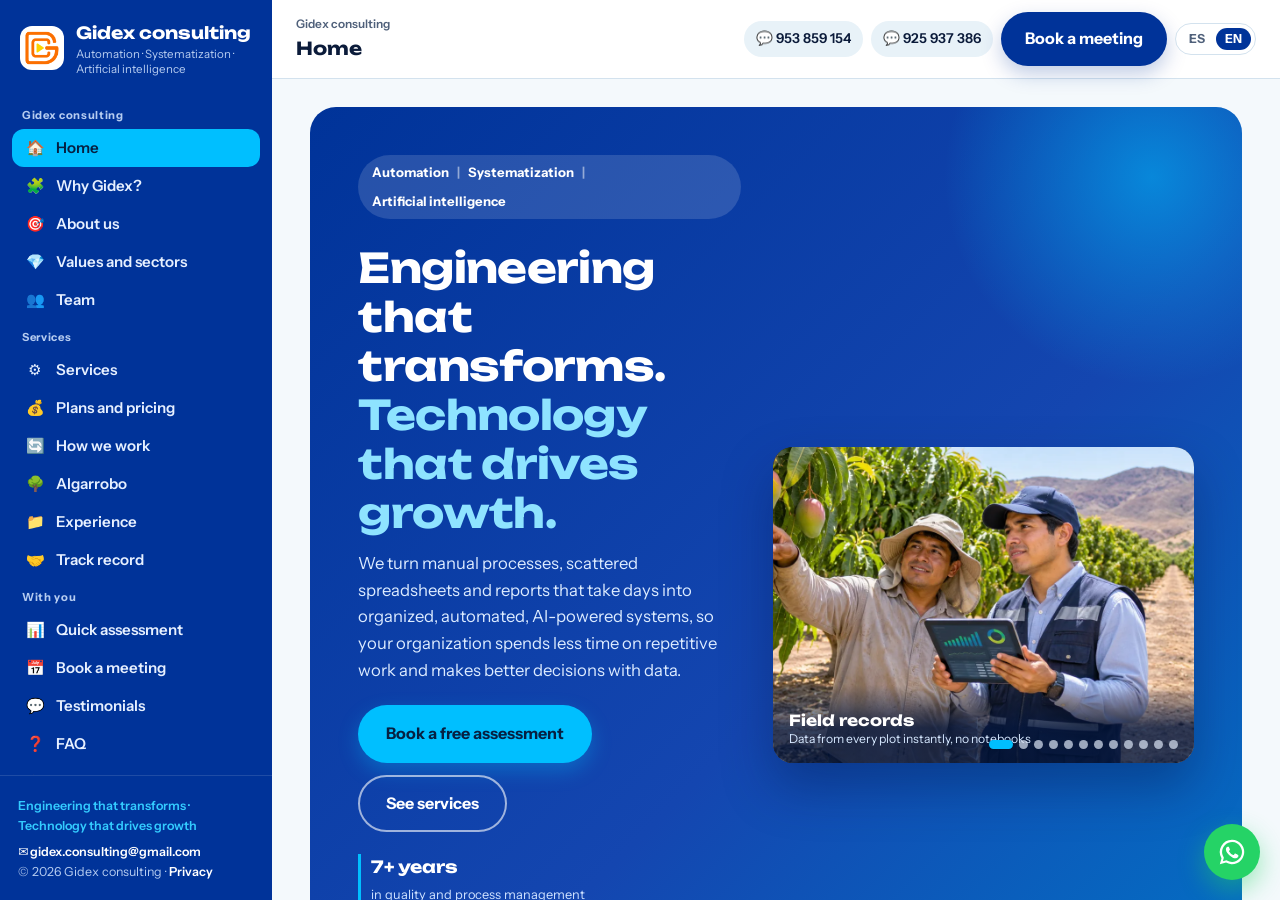
==== index.html @ 720ad5b0 "Imágenes en problemas, sectores, experiencia, diagnóstico, agenda y contacto; servicio de mapas mult" ====
<!doctype html>
<html lang="es-PE">
<head>
<meta charset="utf-8">
<meta name="viewport" content="width=device-width, initial-scale=1">
<title>Gidex consulting · Automatización, sistematización e inteligencia artificial</title>
<meta name="description" content="Gidex consulting: automatizamos procesos, sistematizamos la información y aplicamos inteligencia artificial para empresas, colegios e instituciones del Perú. Ingeniería que transforma, tecnología que impulsa.">
<meta name="theme-color" content="#003399">
<link rel="icon" type="image/png" href="assets/favicon.png">
<link rel="apple-touch-icon" href="assets/apple-touch-icon.png">
<meta property="og:type" content="website">
<meta property="og:title" content="Gidex consulting">
<meta property="og:description" content="Automatización | Sistematización | Inteligencia artificial. Ingeniería que transforma, tecnología que impulsa.">
<meta property="og:image" content="https://gidexconsulting-ctrl.github.io/gidex-consulting/assets/og.jpg?v=2">
<meta property="og:url" content="https://gidexconsulting-ctrl.github.io/gidex-consulting/">
<link rel="canonical" href="https://gidexconsulting-ctrl.github.io/gidex-consulting/">
<meta property="og:locale" content="es_PE">
<meta name="twitter:card" content="summary_large_image">
<link rel="preconnect" href="https://fonts.googleapis.com">
<link rel="preconnect" href="https://fonts.gstatic.com" crossorigin>
<link href="https://fonts.googleapis.com/css2?family=Instrument+Sans:wght@400;500;600;700&family=Unbounded:wght@500;600;700;800&display=swap" rel="stylesheet">
<link rel="stylesheet" href="styles.css?v=13">
<script type="application/ld+json">
{"@context":"https://schema.org","@type":"ProfessionalService","name":"Gidex consulting","slogan":"Ingeniería que transforma. Tecnología que impulsa.","description":"Automatización de procesos, sistematización de información e inteligencia artificial aplicada.","email":"gidex.consulting@gmail.com","telephone":["+51953859154","+51925937386"],"areaServed":"PE","address":{"@type":"PostalAddress","addressRegion":"Piura","addressCountry":"PE"},"knowsAbout":["Automatización de procesos","Diseño de planta y equipos","Gestión de mantenimiento","Gestión de calidad e inocuidad","Asesoría en investigación","Sistematización de información","Inteligencia artificial","Análisis de datos","Power BI","Python","SQL"],"employee":[{"@type":"Person","name":"Giancarlos Adanaque Flores","sameAs":"https://www.linkedin.com/in/giancarlos-adanaque-flores-a65750124"},{"@type":"Person","name":"Denis Javier García Cortez","sameAs":"https://pe.linkedin.com/in/denis-javier-garc%C3%ADa-cortez-3a5267272"}]}
</script>
</head>
<body>
<a class="saltar" href="#ventanas">Saltar al contenido</a>
<div class="app">
  <aside class="lateral" id="lateral" aria-label="Menú principal">
    <a class="lat-marca" href="#inicio"><img src="assets/logo.png" alt="" width="44" height="44"><span><b>Gidex consulting</b><small>Automatización · Sistematización · Inteligencia artificial</small></span></a>
    <nav class="lat-nav" id="lat-nav">
      <div class="lat-grupo">Gidex consulting</div>
      <a href="#inicio" data-v="inicio"><span aria-hidden="true">🏠</span>Inicio</a>
      <a href="#problemas" data-v="problemas"><span aria-hidden="true">🧩</span>¿Por qué Gidex?</a>
      <a href="#nosotros" data-v="nosotros"><span aria-hidden="true">🎯</span>Quiénes somos</a>
      <a href="#valores" data-v="valores"><span aria-hidden="true">💎</span>Valores y sectores</a>
      <a href="#equipo" data-v="equipo"><span aria-hidden="true">👥</span>Equipo</a>
      <div class="lat-grupo">Servicios</div>
      <a href="#servicios" data-v="servicios"><span aria-hidden="true">⚙️</span>Servicios</a>
      <a href="#precios" data-v="precios"><span aria-hidden="true">💰</span>Planes y precios</a>
      <a href="#metodo" data-v="metodo"><span aria-hidden="true">🔄</span>Cómo trabajamos</a>
      <a href="#algarrobo" data-v="algarrobo"><span aria-hidden="true">🌳</span>Algarrobo</a>
      <a href="#experiencia" data-v="experiencia"><span aria-hidden="true">📁</span>Experiencia</a>
      <a href="#trayectoria" data-v="trayectoria"><span aria-hidden="true">🤝</span>Trayectoria</a>
      <div class="lat-grupo">Contigo</div>
      <a href="#diagnostico" data-v="diagnostico"><span aria-hidden="true">📊</span>Diagnóstico rápido</a>
      <a href="#agenda" data-v="agenda"><span aria-hidden="true">📅</span>Agenda una reunión</a>
      <a href="#testimonios" data-v="testimonios"><span aria-hidden="true">💬</span>Testimonios</a>
      <a href="#preguntas" data-v="preguntas"><span aria-hidden="true">❓</span>Preguntas frecuentes</a>
      <a href="#recursos" data-v="recursos"><span aria-hidden="true">📚</span>Recursos y artículos</a>
      <a href="#contacto" data-v="contacto"><span aria-hidden="true">✉️</span>Contacto</a>
    </nav>
    <div class="lat-pie">
      <p class="lema">Ingeniería que transforma · Tecnología que impulsa</p>
      <a href="mailto:gidex.consulting@gmail.com">✉️ gidex.consulting@gmail.com</a><br>
      <span>© <span id="anio">2026</span> Gidex consulting · <a href="#privacidad">Privacidad</a></span>
    </div>
  </aside>
  <div class="velo" id="velo"></div>
  <div class="trabajo">
    <header class="superior">
      <button class="hamb" id="hamb" aria-label="Abrir menú" aria-expanded="false" aria-controls="lateral"><span></span><span></span><span></span></button>
      <div class="sup-tit"><small id="sup-grupo">Gidex consulting</small><b id="sup-titulo">Inicio</b></div>
      <div class="sup-der">
        <a class="chip-c" href="https://wa.me/51953859154?text=Hola%20Gidex%20consulting%2C%20me%20interesan%20sus%20servicios" target="_blank" rel="noopener">💬 953 859 154</a>
        <a class="chip-c" href="https://wa.me/51925937386?text=Hola%20Gidex%20consulting%2C%20me%20interesan%20sus%20servicios" target="_blank" rel="noopener">💬 925 937 386</a>
        <a class="btn btn-azul" href="#agenda">Agenda una reunión</a>
        <button class="idioma" id="idioma" type="button" aria-label="Ver la página en inglés" title="English"><span class="id-es">ES</span><span class="id-en">EN</span></button>
      </div>
    </header>
    <main class="ventanas" id="ventanas" tabindex="-1">
    <section class="vista" id="v-inicio" data-grupo="Gidex consulting" data-titulo="Inicio" aria-label="Inicio">
      <div class="vista-in">
      <div class="portada">
        <div>
          <p class="pildora"><span>Automatización</span><i>|</i><span>Sistematización</span><i>|</i><span>Inteligencia artificial</span></p>
          <h1>Ingeniería que transforma.<br><em>Tecnología que impulsa.</em></h1>
          <p class="lead">Convertimos procesos manuales, hojas de cálculo dispersas y reportes que toman días en sistemas ordenados, automáticos y con inteligencia artificial, para que tu organización trabaje menos en lo repetitivo y decida mejor con datos.</p>
          <div class="acciones"><a class="btn btn-sol btn-lg" href="#contacto" data-motivo="Diagnóstico gratuito">Agenda un diagnóstico gratuito</a><a class="btn btn-borde btn-lg" href="#servicios">Ver servicios</a></div>
          <ul class="confianza" aria-label="Por qué elegirnos"><li><b>+7 años</b><span>en gestión de calidad y procesos</span></li><li><b>+5 años</b><span>en análisis y gestión de datos</span></li><li><b>Piura y Lima</b><span>atención presencial y remota en todo el Perú</span></li></ul>
        </div>
        <div class="carrusel" id="carrusel" role="region" aria-roledescription="carrusel" aria-label="Lo que hacemos">
          <div class="car-pista" id="car-pista" aria-live="off">
            <figure class="car-item" role="group" aria-roledescription="diapositiva"><img src="assets/car-campo.webp" alt="Ingeniero agrónomo registra datos de un lote de mango en su tablet junto a un trabajador del fundo" width="1280" height="720" fetchpriority="high"><figcaption><b>Registros en campo</b><span>Datos de cada lote al instante, sin cuadernos</span></figcaption></figure>
            <figure class="car-item" role="group" aria-roledescription="diapositiva"><img src="assets/serv-industria.webp" alt="Ingeniero con casco revisa una tablet junto al panel de control de una línea automatizada con un brazo robótico" width="760" height="504" loading="lazy"><figcaption><b>Industria y manufactura</b><span>Equipos y líneas conectados a un tablero</span></figcaption></figure>
            <figure class="car-item" role="group" aria-roledescription="diapositiva"><img src="assets/car-planta.webp" alt="Ingeniera de calidad revisa un tablero de trazabilidad en su tablet junto a la línea de selección de mangos" width="1280" height="720" loading="lazy"><figcaption><b>Control de calidad en planta</b><span>Trazabilidad y mermas en tiempo real</span></figcaption></figure>
            <figure class="car-item" role="group" aria-roledescription="diapositiva"><img src="assets/serv-encuestas.webp" alt="Encuestadora con chaleco y tablet entrevista a una vecina en la puerta de su casa en un pueblo del norte del Perú" width="760" height="504" loading="lazy"><figcaption><b>Estudios sociales</b><span>Encuestas en campo, georreferenciadas y sin papel</span></figcaption></figure>
            <figure class="car-item" role="group" aria-roledescription="diapositiva"><img src="assets/car-industria.webp" alt="Dos ingenieros con casco revisan una tablet junto al tablero de control de una planta industrial" width="1280" height="720" loading="lazy"><figcaption><b>Sistematización de procesos</b><span>Operación de planta conectada a un tablero</span></figcaption></figure>
            <figure class="car-item" role="group" aria-roledescription="diapositiva"><img src="assets/sec-salud.webp" alt="Enfermera registra en una tablet los datos de un paciente en un centro de salud" width="760" height="504" loading="lazy"><figcaption><b>Salud pública</b><span>Registros de pacientes y campañas al día</span></figcaption></figure>
            <figure class="car-item" role="group" aria-roledescription="diapositiva"><img src="assets/car-cultivos.webp" alt="Dos ingenieros revisan en una tablet el mapa de lotes y el rendimiento de un cultivo de arándanos con riego por goteo" width="1280" height="720" loading="lazy"><figcaption><b>Decisiones en el cultivo</b><span>Lotes, riego y rendimiento en un mapa</span></figcaption></figure>
            <figure class="car-item" role="group" aria-roledescription="diapositiva"><img src="assets/serv-analitica.webp" alt="Equipo de tres personas analiza un tablero de indicadores en un monitor grande en una sala de reuniones" width="760" height="504" loading="lazy"><figcaption><b>Empresas y oficinas</b><span>Indicadores claros para decidir con datos</span></figcaption></figure>
            <figure class="car-item" role="group" aria-roledescription="diapositiva"><img src="assets/car-uva.webp" alt="Ingeniero revisa en su tablet el avance de la cosecha junto a un trabajador que sostiene un racimo de uva en el viñedo" width="1280" height="720" loading="lazy"><figcaption><b>Seguimiento en viñedo</b><span>Racimos y cosecha controlados por lote</span></figcaption></figure>
            <figure class="car-item" role="group" aria-roledescription="diapositiva"><img src="assets/sec-gobiernos.webp" alt="Funcionario municipal revisa un tablero de indicadores con la plaza de armas al fondo" width="760" height="504" loading="lazy"><figcaption><b>Gobiernos locales</b><span>Planes e indicadores del distrito en un tablero</span></figcaption></figure>
            <figure class="car-item" role="group" aria-roledescription="diapositiva"><img src="assets/car-limon.webp" alt="Ingeniera de campo revisa en su tablet un tablero de cosecha junto a árboles de limón y jabas con limones recién cosechados" width="1280" height="720" loading="lazy"><figcaption><b>Cosecha de limón</b><span>Calidad y rendimiento registrados en el campo</span></figcaption></figure>
            <figure class="car-item" role="group" aria-roledescription="diapositiva"><img src="assets/car-arroz.webp" alt="Ingeniera agachada junto a una poza de arroz inundada revisa en su tablet el control de riego al atardecer" width="1280" height="720" loading="lazy"><figcaption><b>Riego en arroz</b><span>Agua y fertilización controladas por parcela</span></figcaption></figure>
          </div>
          <div class="car-pie"><div class="car-puntos" id="car-puntos"></div></div>
        </div>
      </div>
      <div class="rejilla-3 lineas" hidden>
        <a class="linea-tar" href="#servicios"><span class="serv-ico">⚙️</span><h3>Automatización</h3><p>Flujos que registran, avisan, consolidan y reportan solos, para que tu equipo deje de hacer tareas repetitivas.</p><b>Ver servicios →</b></a>
        <a class="linea-tar" href="#servicios"><span class="serv-ico">🗂️</span><h3>Sistematización</h3><p>Sistemas a medida, bases de datos ordenadas y tableros de indicadores para decidir con información confiable.</p><b>Ver servicios →</b></a>
        <a class="linea-tar" href="#servicios"><span class="serv-ico">🧠</span><h3>Inteligencia artificial</h3><p>Asistentes, agentes y modelos que leen documentos, responden consultas y anticipan resultados.</p><b>Ver servicios →</b></a>
      </div>
      </div>
    </section>
    <section class="vista" id="v-problemas" data-grupo="Gidex consulting" data-titulo="¿Por qué Gidex?" aria-label="¿Por qué Gidex?" hidden>
      <div class="vista-in">
          <div class="cont">
      <p class="antetitulo">¿Te suena familiar?</p>
      <h2>Los problemas que más nos cuentan las organizaciones</h2>
      <div class="rejilla-3 problemas">
        <article class="tarjeta"><img class="tar-img" src="assets/prob-excel.webp" alt="Administrativo agobiado frente a varias hojas de cálculo abiertas y papeles corregidos a mano" width="500" height="500" loading="lazy"><span class="ico">📋</span><h3>Todo depende del Excel</h3><p>Varias versiones del mismo archivo, datos copiados a mano y errores que nadie detecta a tiempo.</p></article>
        <article class="tarjeta"><img class="tar-img" src="assets/prob-reportes.webp" alt="Analista trabajando de noche entre pilas de archivadores para terminar un reporte" width="500" height="500" loading="lazy"><span class="ico">⏳</span><h3>Reportes que toman días</h3><p>Cada fin de mes alguien junta información de varias fuentes para armar el mismo informe.</p></article>
        <article class="tarjeta"><img class="tar-img" src="assets/prob-dispersa.webp" alt="Escritorio desordenado con un celular lleno de mensajes, cuadernos, notas adhesivas y una laptop con el correo lleno" width="500" height="500" loading="lazy"><span class="ico">🧩</span><h3>Información dispersa</h3><p>WhatsApp, cuadernos, correos y formularios: los datos existen, pero no se pueden usar para decidir.</p></article>
        <article class="tarjeta"><img class="tar-img" src="assets/prob-repetitivas.webp" alt="Trabajadora copia a mano datos de fichas de papel a la computadora junto a una pila de fichas" width="500" height="500" loading="lazy"><span class="ico">🔁</span><h3>Tareas repetitivas</h3><p>Registrar, avisar, recordar y consolidar a mano le quita tiempo al trabajo que de verdad aporta valor.</p></article>
        <article class="tarjeta"><img class="tar-img" src="assets/prob-ia.webp" alt="Dueño de un negocio mira su celular con duda junto a íconos de inteligencia artificial" width="500" height="500" loading="lazy"><span class="ico">🤖</span><h3>La IA parece lejana</h3><p>Sabes que la inteligencia artificial puede ayudarte, pero no sabes por dónde empezar ni cuánto cuesta.</p></article>
        <article class="tarjeta destacada"><img class="tar-img" src="assets/prob-ordenamos.webp" alt="Dos consultores de Gidex consulting muestran a una clienta un tablero ordenado en una tablet" width="500" height="500" loading="lazy"><span class="ico">✅</span><h3>Nosotros lo ordenamos</h3><p>Empezamos por lo que más te duele, con soluciones simples, medibles y que tu equipo puede usar desde el primer día.</p></article>
      </div>
    </div>
      </div>
    </section>
    <section class="vista" id="v-nosotros" data-grupo="Gidex consulting" data-titulo="Quiénes somos" aria-label="Quiénes somos" hidden>
      <div class="vista-in">
          <div class="cont">
      <p class="antetitulo">Nosotros</p>
      <h2>Quiénes somos</h2>
      <p class="intro">Somos <b>Gidex consulting</b>, una consultora peruana de ingeniería y tecnología nacida en Piura, con presencia en Piura y Lima. Unimos la experiencia en procesos productivos, gestión de calidad y ciencia de datos para ayudar a empresas, colegios e instituciones a trabajar de forma más ordenada, automática e inteligente.</p>
      <figure class="sec-img"><img class="" src="assets/sec-nosotros.webp" alt="Dos consultores de Gidex consulting revisan una laptop junto al dueño de un negocio en su local" width="760" height="504" loading="lazy"></figure>
      <div class="rejilla-2 mv">
        <article class="mv-tar"><h3><span>🎯</span> Misión</h3><p>Impulsar la transformación digital de empresas, instituciones educativas y organizaciones del Perú mediante soluciones de automatización, sistematización e inteligencia artificial que sean accesibles, medibles y fáciles de usar, para que trabajen con más eficiencia y tomen mejores decisiones con sus datos.</p></article>
        <article class="mv-tar"><h3><span>🔭</span> Visión</h3><p>Ser al 2030 la consultora de referencia del norte del Perú en automatización e inteligencia artificial aplicada, reconocida por convertir la tecnología en resultados concretos para las organizaciones y por acercar la innovación a las pequeñas y medianas empresas.</p></article>
      </div>
      </div>
      </div>
    </section>
    <section class="vista" id="v-valores" data-grupo="Gidex consulting" data-titulo="Valores y sectores" aria-label="Valores y sectores" hidden>
      <div class="vista-in">
      <div class="cont"><p class="antetitulo">Lo que nos guía</p><h2>Nuestros valores</h2>
      <div class="valores">
        <div><b>Responsabilidad</b><span>Cumplimos lo que prometemos, en tiempo y forma.</span></div>
        <div><b>Ética y confidencialidad</b><span>Tus datos e información se tratan con reserva y cuidado.</span></div>
        <div><b>Innovación práctica</b><span>Usamos la tecnología que resuelve, no la que está de moda.</span></div>
        <div><b>Cercanía</b><span>Hablamos claro, sin tecnicismos, y te acompañamos.</span></div>
        <div><b>Resultados medibles</b><span>Cada solución se mide en tiempo ahorrado y mejores decisiones.</span></div>
        <div><b>Mejora continua</b><span>Aprendemos y mejoramos contigo en cada proyecto.</span></div>
      </div>
      <h3 class="subt">Sectores que atendemos</h3>
      <div class="sectores-g"><figure class="sector"><img src="assets/sec-educacion.webp" alt="Profesora registra la asistencia en una tablet en un aula con alumnos" width="500" height="500" loading="lazy"><figcaption>🏫 Educación</figcaption></figure><figure class="sector"><img src="assets/sec-salud.webp" alt="Enfermera registra en una tablet los datos de un paciente en un centro de salud" width="500" height="500" loading="lazy"><figcaption>🏥 Salud pública</figcaption></figure><figure class="sector"><img src="assets/sec-gobiernos.webp" alt="Funcionario municipal revisa un tablero de indicadores con la plaza de armas al fondo" width="500" height="500" loading="lazy"><figcaption>🏛️ Gobiernos locales</figcaption></figure><figure class="sector"><img src="assets/sec-agro.webp" alt="Ingeniero con casco toma datos con su celular en un campo con riego por goteo" width="500" height="500" loading="lazy"><figcaption>🌱 Agroindustria</figcaption></figure><figure class="sector"><img src="assets/sec-comercio.webp" alt="Dueño de una ferretería registra una venta en su celular junto a la caja" width="500" height="500" loading="lazy"><figcaption>🛒 Comercio y mypes</figcaption></figure><figure class="sector"><img src="assets/sec-cooperacion.webp" alt="Facilitadora con tablet conversa con mujeres de una comunidad rural sentadas en círculo" width="500" height="500" loading="lazy"><figcaption>🤝 Cooperación y ONG</figcaption></figure></div>
      <p class="sect-mas">Y también:</p>
      <div class="sectores"><span>🏭 Industria y manufactura</span><span>🌍 Medio ambiente</span><span>⚡ Energía y minería</span><span>🔬 Universidades e investigación</span><span>🏗️ Construcción e infraestructura</span><span>🧭 Estudios sociales</span></div>
    </div>
      </div>
    </section>
    <section class="vista" id="v-equipo" data-grupo="Gidex consulting" data-titulo="Equipo" aria-label="Equipo" hidden>
      <div class="vista-in">
          <div class="cont">
      <p class="antetitulo">Equipo</p>
      <h2>Las personas detrás de Gidex consulting</h2>
      <div class="rejilla-2 equipo">
        <article class="miembro">
          <img src="assets/giancarlos.webp?v=3" alt="Giancarlos Adanaque Flores" width="800" height="1000" loading="lazy">
          <div class="m-txt">
            <h3>Giancarlos Adanaque Flores</h3>
            <p class="rol">Cofundador · Automatización, procesos y calidad</p>
            <p>Ingeniero agroindustrial y de biocomercio, especializado en gestión de calidad y control de procesos productivos. Automatiza procesos y genera reportes dinámicos con Power BI, Power Query y Access, con enfoque en la mejora continua, la eficiencia y la trazabilidad.</p>
            <div class="tags"><span>Power BI</span><span>Power Query</span><span>Excel</span><span>Access</span><span>Minitab</span><span>Gestión de calidad</span></div>
            <ul class="contacto-m">
              <li><a href="https://wa.me/51953859154?text=Hola%20Giancarlos%2C%20vengo%20de%20la%20web%20de%20Gidex%20consulting" target="_blank" rel="noopener">💬 WhatsApp 953 859 154</a></li>
              <li><a href="tel:+51953859154">📞 Llamar</a></li>
              <li><a href="mailto:giancarlosadanaque18@gmail.com">✉️ giancarlosadanaque18@gmail.com</a></li>
              <li><a href="https://www.linkedin.com/in/giancarlos-adanaque-flores-a65750124" target="_blank" rel="noopener"><b class="li">in</b> LinkedIn</a></li>
            </ul>
          </div>
        </article>
        <article class="miembro">
          <img src="assets/denis.webp?v=3" alt="Denis Javier García Cortez" width="800" height="1000" loading="lazy">
          <div class="m-txt">
            <h3>Denis Javier García Cortez</h3>
            <p class="rol">Cofundador · Ciencia de datos e inteligencia artificial</p>
            <p>Ingeniero agroindustrial y de biocomercio, especialista en ciencia de datos, inteligencia artificial y gestión de información, con más de 5 años en proyectos de salud pública, desarrollo territorial y cooperación internacional. Coautor del libro «Investigar es fácil: una guía para la formación de futuros investigadores».</p>
            <div class="tags"><span>Python</span><span>SQL</span><span>Power BI</span><span>R</span><span>AppSheet</span><span>Apps Script</span><span>IA y LLM</span></div>
            <ul class="contacto-m">
              <li><a href="https://wa.me/51925937386?text=Hola%20Denis%2C%20vengo%20de%20la%20web%20de%20Gidex%20consulting" target="_blank" rel="noopener">💬 WhatsApp 925 937 386</a></li>
              <li><a href="tel:+51925937386">📞 Llamar</a></li>
              <li><a href="mailto:denisgarciacortez@gmail.com">✉️ denisgarciacortez@gmail.com</a></li>
              <li><a href="https://pe.linkedin.com/in/denis-javier-garc%C3%ADa-cortez-3a5267272" target="_blank" rel="noopener"><b class="li">in</b> LinkedIn</a></li>
            </ul>
          </div>
        </article>
      </div>
    </div>
      </div>
    </section>
    <section class="vista" id="v-servicios" data-grupo="Servicios" data-titulo="Servicios" aria-label="Servicios" hidden>
      <div class="vista-in">
          <div class="cont">
      <p class="antetitulo">Servicios</p>
      <h2>Soluciones a la medida de tu organización</h2>
      <p class="intro">Trabajamos en tres líneas que se complementan: <b>automatizar</b> lo repetitivo, <b>sistematizar</b> la información y aplicar <b>inteligencia artificial</b> donde genera valor real. Atendemos a empresas, industria, instituciones públicas, organizaciones sociales, ONG y proyectos de investigación de cualquier sector.</p>
      <div class="servicios">
        <article class="serv"><img class="serv-img" src="assets/serv-automatizacion.webp" alt="Analista en una oficina frente a una laptop con un diagrama de flujo automatizado y un celular que muestra una notificación enviada" width="760" height="504" loading="lazy"><div class="serv-ico">⚙️</div><h3>Automatización de procesos</h3><p>Flujos que trabajan solos: registros, avisos, recordatorios, consolidación de datos y reportes automáticos.</p>
          <details><summary>¿Qué incluye?</summary><ul><li>Mapeo del proceso actual y de las tareas repetitivas</li><li>Flujos con Google Apps Script o Power Automate</li><li>Avisos automáticos por WhatsApp y correo</li><li>Integración entre formularios, hojas de cálculo y sistemas</li><li>Manual de uso y capacitación</li></ul></details></article>
        <article class="serv"><img class="serv-img" src="assets/serv-sistemas.webp" alt="Trabajador registra datos en una aplicación del celular en un almacén con estantes de cajas" width="760" height="504" loading="lazy"><div class="serv-ico">🗂️</div><h3>Sistematización y sistemas a medida</h3><p>Digitalizamos tus procesos con aplicaciones web y móviles fáciles de usar, conectadas a una base de datos ordenada.</p>
          <details><summary>¿Qué incluye?</summary><ul><li>Diseño y modelamiento de la base de datos (SQL)</li><li>Aplicación web o móvil (AppSheet o desarrollo a medida)</li><li>Usuarios con permisos según su función</li><li>Migración de tus hojas de Excel actuales</li><li>Sistematización de proyectos y experiencias</li></ul></details></article>
        <article class="serv"><img class="serv-img" src="assets/serv-ia.webp" alt="Profesional conversa con un asistente de inteligencia artificial en su laptop junto a una pila de documentos" width="760" height="504" loading="lazy"><div class="serv-ico">🧠</div><h3>Inteligencia artificial aplicada</h3><p>Asistentes, agentes y modelos que leen documentos, responden consultas y anticipan resultados.</p>
          <details><summary>¿Qué incluye?</summary><ul><li>Asistentes y agentes con modelos de lenguaje (LLM)</li><li>Lectura y resumen automático de documentos</li><li>Clasificación y análisis de textos y encuestas</li><li>Modelos predictivos y series de tiempo con Python</li><li>Uso responsable y seguro de tus datos</li></ul></details></article>
        <article class="serv"><img class="serv-img" src="assets/serv-analitica.webp" alt="Equipo de tres personas analiza un tablero de indicadores en un monitor grande en una sala de reuniones" width="760" height="504" loading="lazy"><div class="serv-ico">📊</div><h3>Analítica y tableros de control</h3><p>Indicadores claros y actualizados en tiempo real para decidir con datos, no con intuición.</p>
          <details><summary>¿Qué incluye?</summary><ul><li>Definición de KPIs con fichas técnicas</li><li>Tableros interactivos en Power BI</li><li>Conexión automática a tus fuentes de datos</li><li>Control estadístico de procesos</li><li>Reportes programados por correo</li></ul></details></article>
        <article class="serv"><img class="serv-img" src="assets/serv-industria.webp" alt="Ingeniero con casco revisa una tablet junto al panel de control de una línea automatizada con un brazo robótico" width="760" height="504" loading="lazy"><div class="serv-ico">🏭</div><h3>Transformación digital e industria 4.0</h3><p>Evaluamos el nivel tecnológico de tu organización y trazamos una hoja de ruta por etapas para digitalizarla.</p>
          <details><summary>¿Qué incluye?</summary><ul><li>Diagnóstico de madurez digital</li><li>Hoja de ruta priorizada por impacto y costo</li><li>Selección de herramientas según tu presupuesto</li><li>Implementación por etapas y medición de resultados</li><li>Migración a la nube y respaldos (Google Workspace, AWS o Azure)</li></ul></details></article>
        <article class="serv"><img class="serv-img" src="assets/serv-agro.webp" alt="Ingeniera de calidad escanea con su celular el código de una caja de mangos en una planta empacadora" width="760" height="504" loading="lazy"><div class="serv-ico">🌱</div><h3>Soluciones para la agroindustria</h3><p>Llevamos nuestra experiencia en campo y planta a sistemas de calidad, trazabilidad y producción.</p>
          <details><summary>¿Qué incluye?</summary><ul><li>Trazabilidad de lotes, materia prima y producto terminado</li><li>Registros de campo y planta desde el celular</li><li>Control de calidad, mermas e indicadores de producción</li><li>Indicadores de cosecha, rendimiento y costos por lote</li></ul></details></article>
        <article class="serv"><img class="serv-img" src="assets/serv-encuestas.webp" alt="Encuestadora con chaleco y tablet entrevista a una vecina en la puerta de su casa en un pueblo del norte del Perú" width="760" height="504" loading="lazy"><div class="serv-ico">📝</div><h3>Encuestas, estudios e indicadores</h3><p>Diseñamos instrumentos de recolección, encuestas en línea y estudios de línea base con análisis riguroso.</p>
          <details><summary>¿Qué incluye?</summary><ul><li>Diseño del instrumento y la muestra</li><li>Encuestas en línea con control de calidad de datos</li><li>Estudios de conocimientos, actitudes y prácticas (CAP) y líneas base</li><li>Indicadores de brecha y apoyo a planes de desarrollo</li><li>Informe final con gráficos y conclusiones</li></ul></details></article>
        <article class="serv"><img class="serv-img" src="assets/caso-territorial.webp" alt="Analista revisa en su laptop un mapa por zonas de colores" width="760" height="504" loading="lazy"><div class="serv-ico">🗺️</div><h3>Mapas y georreferenciación (SIG)</h3><p>Ubicamos en el mapa tus encuestas, proyectos, clientes o recursos para analizarlos por territorio, en cualquier sector.</p>
          <details><summary>¿Qué incluye?</summary><ul><li>Georreferenciación de encuestas, viviendas y puntos de muestreo</li><li>Mapas temáticos para estudios sociales, ambientales y de salud</li><li>Análisis con imágenes satelitales e índices de vegetación</li><li>Áreas de influencia de proyectos, lotes y zonas de riesgo</li><li>Visores de mapas interactivos para compartir resultados</li></ul></details></article>
        <article class="serv"><img class="serv-img" src="assets/serv-capacitacion.webp" alt="Instructor explica gráficos proyectados a un grupo de adultos con laptops en un aula" width="760" height="504" loading="lazy"><div class="serv-ico">🎓</div><h3>Capacitación y acompañamiento</h3><p>Formamos a tu equipo para que aproveche las herramientas y sea autónomo.</p>
          <details><summary>¿Qué incluye?</summary><ul><li>Excel y análisis de datos con IA</li><li>Power BI profesional</li><li>Inteligencia artificial para la productividad</li><li>Talleres prácticos con tus propios datos</li><li>Modalidad presencial o virtual</li></ul></details></article>
        <article class="serv"><img class="serv-img" src="assets/serv-diseno.webp" alt="Ingeniero revisa en dos monitores el plano 2D de una planta y el modelo 3D de una línea de proceso" width="760" height="504" loading="lazy"><div class="serv-ico">📐</div><h3>Diseño de planta y equipos</h3><p>Diseñamos la distribución de tu planta y tus equipos de proceso en planos 2D y modelos 3D, antes de construir o invertir.</p>
          <details><summary>¿Qué incluye?</summary><ul><li>Distribución de planta (layout) y flujo del proceso</li><li>Planos 2D en AutoCAD</li><li>Modelos 3D en SketchUp para ver el resultado antes de invertir</li><li>Dimensionamiento de mesas, tolvas, líneas y áreas de proceso</li><li>Cálculo estructural o mecánico con ingenieros aliados colegiados</li></ul></details></article>
        <article class="serv"><img class="serv-img" src="assets/serv-mantenimiento.webp" alt="Técnico con casco registra en su celular la revisión de un motor industrial" width="760" height="504" loading="lazy"><div class="serv-ico">🔧</div><h3>Mantenimiento y gestión de equipos</h3><p>Organizamos el mantenimiento de tus máquinas y equipos para reducir paradas y alargar su vida útil.</p>
          <details><summary>¿Qué incluye?</summary><ul><li>Inventario y codificación de equipos</li><li>Plan de mantenimiento preventivo</li><li>Órdenes de trabajo registradas desde el celular</li><li>Indicadores de paradas, fallas y costos en Power BI</li><li>Gestión de activos con enfoque ISO 55001</li></ul></details></article>
        <article class="serv"><img class="serv-img" src="assets/serv-calidad.webp" alt="Inspectora de calidad con cofia y casco usa una tablet en una planta de alimentos" width="760" height="504" loading="lazy"><div class="serv-ico">✅</div><h3>Calidad, inocuidad y seguridad en el trabajo</h3><p>Implementamos y digitalizamos tus sistemas de gestión de calidad, inocuidad y seguridad y salud en el trabajo.</p>
          <details><summary>¿Qué incluye?</summary><ul><li>Buenas prácticas de manufactura (BPM) y plan HACCP</li><li>Manuales, procedimientos y registros</li><li>Auditorías internas y acciones correctivas</li><li>Control estadístico de procesos con Minitab</li><li>Matriz IPERC, inspecciones e incidentes de SST registrados desde el celular</li></ul></details></article>
        <article class="serv"><img class="serv-img" src="assets/serv-investigacion.webp" alt="Asesor y estudiante universitaria revisan gráficos estadísticos en una laptop en una biblioteca" width="760" height="504" loading="lazy"><div class="serv-ico">🔬</div><h3>Asesoría en investigación y tesis</h3><p>Te acompañamos desde el diseño metodológico hasta el análisis estadístico y la redacción de tu investigación.</p>
          <details><summary>¿Qué incluye?</summary><ul><li>Planteamiento del problema y diseño metodológico</li><li>Instrumentos, encuestas y cálculo de la muestra</li><li>Análisis estadístico con SPSS, Stata, R o Python</li><li>Interpretación de resultados con tablas y gráficos</li><li>Redacción científica y ética en la investigación</li></ul></details></article>
      </div>
    </div>
      </div>
    </section>
    <section class="vista" id="v-precios" data-grupo="Servicios" data-titulo="Planes y precios" aria-label="Planes y precios" hidden>
      <div class="vista-in">
      <div class="cont">
      <p class="antetitulo">Planes y precios</p>
      <h2>Empieza con lo que necesitas y crece por etapas</h2>
      <p class="intro">Precios referenciales para que tengas una idea antes de conversar. El costo final depende del alcance y siempre te lo damos por escrito después del diagnóstico gratuito.</p>
      <div class="planes">
        <article class="plan">
          <h3>Arranque digital</h3>
          <p class="plan-para">Para quien quiere dejar de hacer a mano una tarea que le quita tiempo.</p>
          <p class="precio"><small>Desde</small> S/ 600</p>
          <ul><li>Una automatización: reporte, avisos o consolidación de datos</li><li>Formulario o plantilla conectada a tus datos</li><li>Manual de uso y una capacitación</li><li>30 días de soporte</li></ul>
          <a class="btn btn-borde-azul" href="#contacto" data-motivo="Consulta o cotización" data-mensaje="Me interesa el plan Arranque digital.">Quiero este plan</a>
        </article>
        <article class="plan destacado">
          <span class="plan-etq">Más elegido</span>
          <h3>Sistema a medida</h3>
          <p class="plan-para">Para ordenar un proceso completo con una aplicación y su tablero de indicadores.</p>
          <p class="precio"><small>Desde</small> S/ 2 500</p>
          <ul><li>Aplicación web o móvil con usuarios y permisos</li><li>Base de datos ordenada y migración de tus Excel</li><li>Tablero de indicadores en Power BI</li><li>Avisos automáticos por WhatsApp o correo</li><li>Capacitación del equipo y 3 meses de soporte</li></ul>
          <a class="btn btn-sol" href="#contacto" data-motivo="Consulta o cotización" data-mensaje="Me interesa el plan Sistema a medida.">Quiero este plan</a>
        </article>
        <article class="plan">
          <h3>Transformación con IA</h3>
          <p class="plan-para">Para organizaciones que quieren un plan integral con inteligencia artificial.</p>
          <p class="precio">A medida</p>
          <ul><li>Diagnóstico de madurez digital y hoja de ruta</li><li>Asistentes y agentes de inteligencia artificial</li><li>Integración de tus sistemas y fuentes de datos</li><li>Acompañamiento mensual y medición de resultados</li></ul>
          <a class="btn btn-borde-azul" href="#agenda">Agenda una reunión</a>
        </article>
      </div>
      <div class="extras">
        <div><b>🌳 Algarrobo para colegios</b><span>Precio según el número de estudiantes. <a href="#contacto" data-motivo="Demostración de Algarrobo">Solicita una demostración</a></span></div>
        <div><b>🎓 Capacitaciones</b><span>Talleres de Excel, Power BI e inteligencia artificial, desde S/ 150 por persona.</span></div>
        <div><b>🛠️ Soporte y mejora continua</b><span>Planes mensuales desde S/ 200 para mantener y mejorar tus soluciones.</span></div>
      </div>
      <p class="nota-precio">Precios en soles, no incluyen IGV. Aceptamos pago por etapas.</p>
      </div>
      </div>
    </section>
    <section class="vista" id="v-metodo" data-grupo="Servicios" data-titulo="Cómo trabajamos" aria-label="Cómo trabajamos" hidden>
      <div class="vista-in">
          <div class="cont">
      <p class="antetitulo">Cómo trabajamos</p>
      <h2>Un proceso claro, por etapas y sin sorpresas</h2>
      <figure class="sec-img"><img class="" src="assets/sec-metodo.webp" alt="Vista desde arriba de una mesa de trabajo con notas adhesivas de colores ordenadas por etapas, una laptop y una taza de café" width="760" height="504" loading="lazy"></figure>
      <ol class="pasos">
        <li><span>1</span><h3>Diagnóstico gratuito</h3><p>Conversamos contigo, revisamos tus procesos y detectamos dónde se pierde más tiempo.</p></li>
        <li><span>2</span><h3>Propuesta clara</h3><p>Te entregamos el alcance, el plazo y el costo por escrito, priorizando lo que da resultados más rápido.</p></li>
        <li><span>3</span><h3>Desarrollo por etapas</h3><p>Construimos y te mostramos avances frecuentes para que valides cada parte antes de seguir.</p></li>
        <li><span>4</span><h3>Capacitación y puesta en marcha</h3><p>Formamos a tu equipo y acompañamos los primeros días de uso real.</p></li>
        <li><span>5</span><h3>Soporte y mejora continua</h3><p>Medimos resultados, resolvemos dudas y seguimos mejorando la solución contigo.</p></li>
      </ol>
    </div>
      </div>
    </section>
    <section class="vista" id="v-algarrobo" data-grupo="Servicios" data-titulo="Algarrobo" aria-label="Algarrobo" hidden>
      <div class="vista-in">
          <div class="cont prod-in">
      <div>
        <p class="antetitulo">Producto propio</p>
        <h2>Algarrobo: sistema de gestión educativa</h2>
        <p>Desarrollamos <b>Algarrobo</b>, una plataforma para colegios privados que reúne en un solo lugar la matrícula, las notas por competencias, la asistencia con código QR, las pensiones, la comunicación con las familias, el aula virtual y una pizarra digital con reconocimiento de letra y dictado por voz.</p>
        <ul class="checks"><li>Pensado para colegios de Piura y del Perú</li><li>Funciona en computadora, tablet y celular</li><li>Avisos automáticos a las familias</li><li>Reportes listos para el Siagie</li></ul>
        <a class="btn btn-sol" href="#contacto" data-motivo="Demostración de Algarrobo">Solicita una demostración</a>
      </div>
      <div class="prod-vis" aria-hidden="true">
        <div class="mock"><div class="mock-l"><b>Algarrobo</b><span>Asistencia</span><span>Notas</span><span>Pensiones</span><span>Aula virtual</span><span>Pizarra</span></div><div class="mock-r"><div class="mk-kpi"><i>94%</i><small>asistencia de hoy</small></div><div class="mk-kpi"><i>12</i><small>avisos enviados</small></div><div class="mk-bar"><span style="--h:60%"></span><span style="--h:80%"></span><span style="--h:72%"></span><span style="--h:90%"></span><span style="--h:85%"></span></div></div></div>
      </div>
    </div>
      </div>
    </section>
    <section class="vista" id="v-experiencia" data-grupo="Servicios" data-titulo="Experiencia" aria-label="Experiencia" hidden>
      <div class="vista-in">
          <div class="cont">
      <p class="antetitulo">Experiencia del equipo</p>
      <h2>Proyectos en los que hemos trabajado</h2>
      <p class="intro">Nuestro equipo ha participado en proyectos de salud pública, planificación territorial, cooperación internacional, agroindustria y educación.</p>
      <div class="rejilla-3 casos">
        <article class="caso"><img class="caso-img" src="assets/caso-malaria.webp" alt="Encuestadora de salud con tablet visita una vivienda con mosquitero en una zona tropical" width="500" height="500" loading="lazy"><span class="etq">Salud pública · Bolivia</span><h3>Estudio de referencia sobre malaria y dengue</h3><p>Encuesta en línea en HTML, base de datos en Google Forms integrada con Apps Script y análisis de conocimientos, actitudes y prácticas en Python.</p><small>Automatización · Análisis de datos</small></article>
        <article class="caso"><img class="caso-img" src="assets/caso-territorial.webp" alt="Analista revisa en su laptop un mapa distrital por zonas con los Andes al fondo" width="500" height="500" loading="lazy"><span class="etq">Planificación territorial</span><h3>Indicadores de brecha al 2040</h3><p>Indicadores con logros proyectados y fichas técnicas en siete dimensiones para el plan de desarrollo concertado de un distrito de Cajamarca.</p><small>Sistematización · Indicadores</small></article>
        <article class="caso"><img class="caso-img" src="assets/caso-energia.webp" alt="Analista de datos frente a dos monitores con gráficos y una subestación eléctrica al fondo" width="500" height="500" loading="lazy"><span class="etq">Sector público</span><h3>Plan estratégico sectorial de energía y minas</h3><p>Procesamiento de datos y estimación de estadísticos para la formulación del plan estratégico sectorial multianual 2024-2030.</p><small>Análisis de datos</small></article>
        <article class="caso"><img class="caso-img" src="assets/caso-comunitaria.webp" alt="Facilitadora anota en un papelógrafo durante una reunión con agentes comunitarios de salud" width="500" height="500" loading="lazy"><span class="etq">Cooperación · Salud comunitaria</span><h3>Sistematización de encuentros y proyectos</h3><p>Sistematización y análisis de reuniones con autoridades y agentes comunitarios de salud en proyectos implementados por Unicef y Prisma.</p><small>Sistematización</small></article>
        <article class="caso"><img class="caso-img" src="assets/caso-comercio.webp" alt="Vendedora registra ventas en una tablet junto a un monitor con indicadores en su tienda" width="500" height="500" loading="lazy"><span class="etq">Comercio</span><h3>Sistema de ventas y tablero de indicadores</h3><p>Aplicación de registro de ventas en AppSheet, base de datos en SQL y reportes de KPIs en Power BI.</p><small>Sistemas a medida · Analítica</small></article>
        <article class="caso"><img class="caso-img" src="assets/car-planta.webp" alt="Ingeniera de calidad revisa un tablero de trazabilidad en su tablet junto a la línea de selección de mangos" width="1280" height="720" loading="lazy"><span class="etq">Agroindustria</span><h3>Gestión de calidad y trazabilidad</h3><p>Diseño e implementación de un sistema de gestión de calidad con trazabilidad, control estadístico de procesos y reportes dinámicos en Power BI.</p><small>Automatización · Calidad</small></article>
      </div>
      </div>
      </div>
    </section>
    <section class="vista" id="v-trayectoria" data-grupo="Servicios" data-titulo="Trayectoria" aria-label="Trayectoria" hidden>
      <div class="vista-in">
      <div class="cont"><p class="antetitulo">Trayectoria</p><h2>Organizaciones y herramientas</h2><div class="orgs" style="margin-top:8px"><h3>Nuestro equipo ha participado en proyectos para o junto a</h3>
        <ul><li>Unicef y Prisma <small>salud comunitaria</small></li><li>Devida <small>encuentro nacional</small></li><li>Sector Energía y Minas <small>plan estratégico 2024-2030</small></li><li>Ministerio de Economía y Finanzas <small>guía de proyectos de inversión</small></li><li>Proyecto Vida · Bolivia <small>salud y clima</small></li><li>Illariy Consultoría <small>desarrollo territorial</small></li><li>Complejo Agroindustrial Beta <small>agroexportación</small></li></ul>
        <p class="nota">Experiencia profesional de los integrantes de Gidex consulting.</p></div>
      <h3 class="subt sub-claro">Herramientas que dominamos</h3>
      <div class="tecnologias" aria-label="Herramientas que dominamos">
        <span>Python</span><span>SQL</span><span>Power BI</span><span>Power Query</span><span>Excel avanzado</span><span>Google Apps Script</span><span>AppSheet</span><span>R</span><span>Google Colab</span><span>Modelos de lenguaje (LLM)</span><span>AWS · Azure · Google Cloud</span><span>Minitab</span>
      </div>
    </div>
      </div>
    </section>
    <section class="vista" id="v-diagnostico" data-grupo="Contigo" data-titulo="Diagnóstico rápido" aria-label="Diagnóstico rápido" hidden>
      <div class="vista-in">
          <div class="cont diag-in">
      <div>
        <p class="antetitulo">Diagnóstico rápido</p>
        <h2>¿Qué tan digital es tu organización?</h2>
        <p>Responde 6 preguntas en menos de un minuto y descubre por dónde conviene empezar.</p>
        <figure class="lado-img"><img src="assets/lado-diagnostico.webp" alt="Emprendedora sonriente responde un cuestionario en su celular en una cafetería" width="760" height="504" loading="lazy"></figure>
      </div>
      <form class="diag" id="diag">
        <fieldset><legend>¿Tus datos están en un sistema o base de datos, y no solo en hojas de Excel sueltas?</legend><label><input type="radio" name="q1" value="1"> Sí</label><label><input type="radio" name="q1" value="0"> No</label></fieldset>
        <fieldset><legend>¿Tus reportes se generan solos, sin copiar y pegar información?</legend><label><input type="radio" name="q2" value="1"> Sí</label><label><input type="radio" name="q2" value="0"> No</label></fieldset>
        <fieldset><legend>¿Tus clientes o usuarios reciben avisos automáticos (pagos, citas, recordatorios)?</legend><label><input type="radio" name="q3" value="1"> Sí</label><label><input type="radio" name="q3" value="0"> No</label></fieldset>
        <fieldset><legend>¿Tienes indicadores actualizados para tomar decisiones?</legend><label><input type="radio" name="q4" value="1"> Sí</label><label><input type="radio" name="q4" value="0"> No</label></fieldset>
        <fieldset><legend>¿Tu equipo usa inteligencia artificial en su trabajo diario?</legend><label><input type="radio" name="q5" value="1"> Sí</label><label><input type="radio" name="q5" value="0"> No</label></fieldset>
        <fieldset><legend>¿Tus procesos están documentados y cualquiera podría seguirlos?</legend><label><input type="radio" name="q6" value="1"> Sí</label><label><input type="radio" name="q6" value="0"> No</label></fieldset>
        <button class="btn btn-sol" type="submit">Ver mi resultado</button>
        <div class="diag-res" id="diag-res" role="status" aria-live="polite" hidden></div>
      </form>
    </div>
      </div>
    </section>
    <section class="vista" id="v-agenda" data-grupo="Contigo" data-titulo="Agenda una reunión" aria-label="Agenda una reunión" hidden>
      <div class="vista-in">
      <div class="cont contacto-in">
      <div>
        <p class="antetitulo">Agenda una reunión</p>
        <h2>Conversemos 30 minutos, sin costo</h2>
        <p>Elige el día y la hora que te acomode. Te confirmamos la reunión por correo o WhatsApp en menos de 24 horas hábiles.</p>
        <ul class="canales">
          <li><span>🕘 Lunes a viernes de 9:00 a 18:00</span></li>
          <li><span>🕘 Sábados de 9:00 a 13:00</span></li>
          <li><span>💻 Por videollamada, llamada o en persona en Piura</span></li>
        </ul>
        <figure class="lado-img"><img src="assets/lado-agenda.webp" alt="Consultor de Gidex consulting en una videollamada con un cliente que saluda desde la pantalla" width="760" height="504" loading="lazy"></figure>
      </div>
      <form class="form" id="agenda-form" novalidate>
        <div class="fila">
          <label>Nombre<input name="nombre" required maxlength="80" autocomplete="name"></label>
          <label>Correo<input name="correo" type="email" required maxlength="120" autocomplete="email"></label>
        </div>
        <div class="fila">
          <label><span>Celular o WhatsApp</span><input name="celular" type="tel" required maxlength="20" autocomplete="tel" inputmode="tel"></label>
          <label><span>Organización <small>(opcional)</small></span><input name="organizacion" maxlength="100" autocomplete="organization"></label>
        </div>
        <div class="fila">
          <label>Fecha<input name="fecha" type="date" required></label>
          <label>Hora<select name="hora" required></select></label>
        </div>
        <div class="fila">
          <label>Modalidad<select name="modalidad"><option value="Videollamada (Google Meet)">Videollamada (Google Meet)</option><option value="Llamada telefónica">Llamada telefónica</option><option value="WhatsApp">WhatsApp</option><option value="Presencial en Piura">Presencial en Piura</option></select></label>
          <label>Tema<select name="tema"><option value="Diagnóstico gratuito">Diagnóstico gratuito</option><option value="Cotización">Cotización</option><option value="Demostración de Algarrobo">Demostración de Algarrobo</option><option value="Otro">Otro</option></select></label>
        </div>
        <label><span>¿Algo que debamos saber? <small>(opcional)</small></span><textarea name="mensaje" rows="3" maxlength="1000" placeholder="Cuéntanos brevemente tu necesidad…"></textarea></label>
        <input type="text" name="_honey" class="trampa" tabindex="-1" autocomplete="off" aria-hidden="true">
        <label class="acepto"><input type="checkbox" name="acepto" required> <span>Acepto que Gidex consulting use mis datos solo para coordinar esta reunión, según su <a href="#privacidad">política de privacidad</a>.</span></label>
        <button class="btn btn-sol btn-lg" type="submit" id="agenda-enviar">Solicitar reunión</button>
        <p class="estado" id="agenda-estado" role="status" aria-live="polite"></p>
        <div class="agenda-ok" id="agenda-ok" hidden></div>
      </form>
      </div>
      </div>
    </section>
    <section class="vista" id="v-testimonios" data-grupo="Contigo" data-titulo="Testimonios" aria-label="Testimonios" hidden>
      <div class="vista-in">
          <div class="test-caja">
      <div class="test-cita" aria-hidden="true">“</div>
      <div>
        <p class="antetitulo">Testimonios</p>
        <h2>¿Trabajaste con nosotros? Cuéntanos tu experiencia</h2>
        <p>Tu opinión nos ayuda a mejorar y orienta a otras organizaciones que buscan transformar sus procesos. Con tu autorización, publicaremos tu testimonio en esta sección.</p>
        <a class="btn btn-sol" href="#contacto" data-motivo="Testimonio">Dejar mi testimonio</a>
      </div>
    </div>
      </div>
    </section>
    <section class="vista" id="v-preguntas" data-grupo="Contigo" data-titulo="Preguntas frecuentes" aria-label="Preguntas frecuentes" hidden>
      <div class="vista-in">
          <div class="cont estrecho">
      <p class="antetitulo">Preguntas frecuentes</p>
      <h2>Lo que suelen preguntarnos</h2>
      <div class="faq">
        <details><summary>¿Trabajan con pequeñas empresas y colegios?</summary><p>Sí. Diseñamos soluciones a la medida y por etapas, para que una mype, un colegio o una institución pueda empezar con lo más urgente y crecer después.</p></details>
        <details><summary>¿Cuánto cuesta un proyecto?</summary><p>Depende del alcance. Por eso empezamos con un diagnóstico gratuito y luego te entregamos una propuesta por escrito con el costo, el plazo y lo que incluye cada etapa.</p></details>
        <details><summary>¿Cuánto tiempo toma?</summary><p>Una automatización sencilla puede estar lista en pocos días; un sistema a medida suele tomar algunas semanas. Siempre trabajamos con entregas parciales para que veas avances.</p></details>
        <details><summary>¿Mis datos estarán seguros?</summary><p>Sí. Trabajamos con confidencialidad, accesos controlados y respetando la Ley N.° 29733 de Protección de Datos Personales. Si lo necesitas, firmamos un acuerdo de confidencialidad.</p></details>
        <details><summary>¿Atienden fuera de Piura?</summary><p>Sí. Tenemos presencia en Piura y Lima, y atendemos de forma remota en todo el Perú, con reuniones virtuales y soporte en línea.</p></details>
        <details><summary>¿Necesito saber de tecnología para usar sus soluciones?</summary><p>No. Diseñamos herramientas fáciles de usar y capacitamos a tu equipo hasta que se sienta seguro.</p></details>
        <details><summary>¿Dan soporte después de entregar el proyecto?</summary><p>Sí. Ofrecemos acompañamiento posterior y planes de soporte y mejora continua según lo que necesites.</p></details>
      </div>
    </div>
      </div>
    </section>
    <section class="vista" id="v-recursos" data-grupo="Contigo" data-titulo="Recursos y artículos" aria-label="Recursos y artículos" hidden>
      <div class="vista-in">
      <div class="cont">
      <p class="antetitulo">Recursos</p>
      <h2>Ideas prácticas para digitalizar tu organización</h2>
      <p class="intro">Artículos cortos con consejos que puedes aplicar desde hoy, escritos por nuestro equipo.</p>
      <div class="rejilla-3 articulos">
        <a class="articulo" href="#art-automatizar"><img class="art-mini" src="assets/art-automatizar.webp" alt="Administrativo agobiado en su escritorio de noche con pilas de papeles y varias hojas de cálculo abiertas" width="760" height="504" loading="lazy"><span class="etq">Automatización</span><h3>5 tareas que tu empresa puede automatizar hoy</h3><p>Reportes, recordatorios y formularios: automatizaciones sencillas que se notan desde el primer mes.</p><small>4 minutos de lectura</small><b>Leer artículo →</b></a>
        <a class="articulo" href="#art-excel"><img class="art-mini" src="assets/art-excel.webp" alt="Laptop con una hoja de cálculo llena de datos junto a una tablet con un sistema ordenado y gráficos" width="760" height="504" loading="lazy"><span class="etq">Sistematización</span><h3>Cómo pasar del Excel a un sistema sin perder tus datos</h3><p>Cinco pasos para dejar atrás los archivos duplicados y trabajar con información confiable.</p><small>4 minutos de lectura</small><b>Leer artículo →</b></a>
        <a class="articulo" href="#art-ia"><img class="art-mini" src="assets/art-ia.webp" alt="Dueña de una bodega usa un asistente de inteligencia artificial en su celular detrás del mostrador" width="760" height="504" loading="lazy"><span class="etq">Inteligencia artificial</span><h3>Inteligencia artificial en una mype: por dónde empezar</h3><p>Usos concretos de la inteligencia artificial para ahorrar tiempo y atender mejor a tus clientes.</p><small>5 minutos de lectura</small><b>Leer artículo →</b></a>
      </div>
      </div>
      </div>
    </section>
    <section class="vista" id="v-art-automatizar" data-grupo="Recursos y artículos" data-titulo="5 tareas que tu empresa puede automatizar hoy" data-padre="recursos" aria-label="5 tareas que tu empresa puede automatizar hoy" hidden>
      <div class="vista-in"><article class="doc art">
  <p class="antetitulo">Automatización</p>
  <h1 class="art-tit">5 tareas que tu empresa puede automatizar hoy</h1>
  <p class="act">Gidex consulting · noviembre de 2026 · 4 minutos de lectura</p>
  <figure class="art-img"><img src="assets/art-automatizar.webp" alt="Administrativo agobiado en su escritorio de noche con pilas de papeles y varias hojas de cálculo abiertas" width="760" height="504" loading="lazy"></figure>
  <p>Muchas organizaciones pierden horas cada semana en tareas que una computadora puede hacer sola. No necesitas un gran sistema para empezar: estas cinco automatizaciones se implementan en pocos días y se notan desde el primer mes.</p>
  <h2>1. Reportes que se arman solos</h2>
  <p>Si cada fin de mes alguien copia datos de varias hojas para armar el mismo informe, ese reporte puede generarse automáticamente con Power Query o Google Apps Script y llegar a tu correo el día que lo necesitas.</p>
  <h2>2. Recordatorios de pago y citas</h2>
  <p>Los avisos por WhatsApp o correo antes de un vencimiento reducen la morosidad y las inasistencias, sin que nadie tenga que escribir mensaje por mensaje.</p>
  <h2>3. Formularios que alimentan una base de datos</h2>
  <p>Cambia el cuaderno o el Excel compartido por un formulario en el celular. Cada registro llega ordenado, con fecha y responsable, listo para analizar.</p>
  <h2>4. Consolidación de información de varias sedes</h2>
  <p>Cuando cada sede o área envía su archivo, un flujo automático puede juntarlos, revisar errores y dejar un solo consolidado actualizado.</p>
  <h2>5. Alertas cuando algo se sale de lo normal</h2>
  <p>Stock bajo, ventas que caen o un indicador fuera de rango: una alerta automática te avisa a tiempo para actuar.</p>
  <h2>¿Por dónde empezar?</h2>
  <p>Elige la tarea que más se repite y que más errores genera. Mide cuánto tiempo toma hoy y vuelve a medir después de automatizarla: así sabrás exactamente cuánto ganaste.</p>
  <div class="art-cta"><p><b>¿Quieres aplicarlo en tu organización?</b> Te ayudamos a empezar con un diagnóstico gratuito.</p><a class="btn btn-sol" href="#agenda">Agenda una reunión</a></div>
  </article></div>
      <nav class="vista-nav fija" aria-label="Cambiar de ventana"><a class="ant" href="#recursos"><small>← Volver</small><b>Recursos y artículos</b></a></nav>
    </section>
    <section class="vista" id="v-art-excel" data-grupo="Recursos y artículos" data-titulo="Cómo pasar del Excel a un sistema sin perder tus datos" data-padre="recursos" aria-label="Cómo pasar del Excel a un sistema sin perder tus datos" hidden>
      <div class="vista-in"><article class="doc art">
  <p class="antetitulo">Sistematización</p>
  <h1 class="art-tit">Cómo pasar del Excel a un sistema sin perder tus datos</h1>
  <p class="act">Gidex consulting · noviembre de 2026 · 4 minutos de lectura</p>
  <figure class="art-img"><img class="" src="assets/art-excel.webp" alt="Laptop con una hoja de cálculo llena de datos junto a una tablet con un sistema ordenado y gráficos" width="760" height="504" loading="lazy"></figure>
  <p>El Excel es una gran herramienta, pero cuando varias personas lo editan a la vez, cuando hay muchas versiones del mismo archivo o cuando los datos crecen, empieza a generar errores. Pasar a un sistema no significa empezar de cero: tus datos actuales son el punto de partida.</p>
  <h2>1. Haz un inventario de tus archivos</h2>
  <p>Lista qué archivos usas, quién los llena, cada cuánto se actualizan y qué decisiones se toman con ellos. Muchas veces descubrirás información duplicada en varios archivos.</p>
  <h2>2. Ordena y limpia los datos</h2>
  <p>Unifica nombres, fechas y códigos. Una fila por registro y una columna por dato. Este paso evita que los errores del Excel pasen al nuevo sistema.</p>
  <h2>3. Diseña la base de datos</h2>
  <p>Separa la información en tablas relacionadas (por ejemplo, clientes, productos y ventas). Así cada dato se escribe una sola vez y se usa en todas partes.</p>
  <h2>4. Migra por etapas</h2>
  <p>Empieza con un proceso, valida que todo coincida con el Excel y recién después sigue con el siguiente. Durante unas semanas puedes trabajar en paralelo para tener seguridad.</p>
  <h2>5. Capacita y acompaña</h2>
  <p>Un sistema solo funciona si el equipo lo usa. Una buena capacitación y un acompañamiento cercano en los primeros días marcan la diferencia.</p>
  <h2>El resultado</h2>
  <p>Información confiable, una sola versión de los datos, permisos según el rol de cada persona y reportes que se actualizan solos.</p>
  <div class="art-cta"><p><b>¿Quieres aplicarlo en tu organización?</b> Te ayudamos a empezar con un diagnóstico gratuito.</p><a class="btn btn-sol" href="#agenda">Agenda una reunión</a></div>
  </article></div>
      <nav class="vista-nav fija" aria-label="Cambiar de ventana"><a class="ant" href="#recursos"><small>← Volver</small><b>Recursos y artículos</b></a></nav>
    </section>
    <section class="vista" id="v-art-ia" data-grupo="Recursos y artículos" data-titulo="Inteligencia artificial en una mype: por dónde empezar" data-padre="recursos" aria-label="Inteligencia artificial en una mype: por dónde empezar" hidden>
      <div class="vista-in"><article class="doc art">
  <p class="antetitulo">Inteligencia artificial</p>
  <h1 class="art-tit">Inteligencia artificial en una mype: por dónde empezar</h1>
  <p class="act">Gidex consulting · noviembre de 2026 · 5 minutos de lectura</p>
  <figure class="art-img"><img class="" src="assets/art-ia.webp" alt="Dueña de una bodega usa un asistente de inteligencia artificial en su celular detrás del mostrador" width="760" height="504" loading="lazy"></figure>
  <p>La inteligencia artificial ya no es solo para las grandes empresas. Hoy una mype puede usarla para ahorrar tiempo, atender mejor a sus clientes y tomar decisiones con más información, sin grandes inversiones.</p>
  <h2>1. Empieza por las tareas de texto</h2>
  <p>Redactar respuestas, resumir documentos, preparar propuestas o revisar contratos son tareas en las que los asistentes de inteligencia artificial ahorran horas desde el primer día.</p>
  <h2>2. Atención a clientes las 24 horas</h2>
  <p>Un asistente puede responder las preguntas frecuentes por WhatsApp o en tu página web, y derivar a una persona cuando la consulta lo necesita.</p>
  <h2>3. Analiza lo que ya tienes</h2>
  <p>Encuestas, comentarios de clientes y registros de ventas guardan información valiosa. La inteligencia artificial puede clasificarla y encontrar patrones que a simple vista no se ven.</p>
  <h2>4. Anticipa lo que viene</h2>
  <p>Con datos ordenados, un modelo predictivo puede estimar la demanda, anticipar la falta de stock o detectar clientes con riesgo de irse.</p>
  <h2>5. Cuida tus datos</h2>
  <p>Define qué información puede usarse con herramientas externas y cuál no. Usa cuentas de la empresa, controla los accesos y respeta la Ley de Protección de Datos Personales.</p>
  <h2>Un primer paso sencillo</h2>
  <p>Elige un proceso concreto, prueba durante un mes y mide el resultado. Si funciona, amplíalo; si no, ajusta. La clave es empezar pequeño y crecer con resultados.</p>
  <div class="art-cta"><p><b>¿Quieres aplicarlo en tu organización?</b> Te ayudamos a empezar con un diagnóstico gratuito.</p><a class="btn btn-sol" href="#agenda">Agenda una reunión</a></div>
  </article></div>
      <nav class="vista-nav fija" aria-label="Cambiar de ventana"><a class="ant" href="#recursos"><small>← Volver</small><b>Recursos y artículos</b></a></nav>
    </section>
    <section class="vista" id="v-contacto" data-grupo="Contigo" data-titulo="Contacto" aria-label="Contacto" hidden>
      <div class="vista-in">
          <div class="cont contacto-in">
      <div>
        <p class="antetitulo">Contacto</p>
        <h2>Cuéntanos qué necesitas o déjanos tu comentario</h2>
        <p>Tu mensaje llega directamente a nuestro correo. Te respondemos en menos de 24 horas hábiles.</p>
        <ul class="canales">
          <li><a href="mailto:gidex.consulting@gmail.com">✉️ gidex.consulting@gmail.com</a></li>
          <li><a href="https://wa.me/51953859154?text=Hola%20Gidex%20consulting%2C%20quisiera%20informaci%C3%B3n" target="_blank" rel="noopener">💬 953 859 154 · Giancarlos</a></li>
          <li><a href="https://wa.me/51925937386?text=Hola%20Gidex%20consulting%2C%20quisiera%20informaci%C3%B3n" target="_blank" rel="noopener">💬 925 937 386 · Denis</a></li>
          <li><span>📍 Piura y Lima · atención presencial y remota en todo el Perú</span></li>
        </ul>
        <figure class="lado-img"><img src="assets/lado-contacto.webp" alt="Dos consultores de Gidex consulting cierran un acuerdo con un apretón de manos con un cliente" width="760" height="504" loading="lazy"></figure>
      </div>
      <form class="form" id="form" novalidate>
        <div class="fila">
          <label>Nombre<input name="nombre" required maxlength="80" autocomplete="name"></label>
          <label>Correo<input name="correo" type="email" required maxlength="120" autocomplete="email"></label>
        </div>
        <div class="fila">
          <label><span>Celular <small>(opcional)</small></span><input name="celular" type="tel" maxlength="20" autocomplete="tel" inputmode="tel"></label>
          <label>Motivo<select name="motivo"><option value="Consulta o cotización">Consulta o cotización</option><option value="Diagnóstico gratuito">Diagnóstico gratuito</option><option value="Demostración de Algarrobo">Demostración de Algarrobo</option><option value="Comentario o sugerencia">Comentario o sugerencia</option><option value="Testimonio">Testimonio</option><option value="Otro">Otro</option></select></label>
        </div>
        <label><span>Organización <small>(opcional)</small></span><input name="organizacion" maxlength="100" autocomplete="organization"></label>
        <label>Mensaje<textarea name="mensaje" rows="5" required maxlength="2000" placeholder="Cuéntanos tu necesidad, idea o comentario…"></textarea></label>
        <input type="text" name="_honey" class="trampa" tabindex="-1" autocomplete="off" aria-hidden="true">
        <label class="acepto"><input type="checkbox" name="acepto" required> <span>Acepto que Gidex consulting use mis datos solo para responder este mensaje, según su <a href="#privacidad">política de privacidad</a>.</span></label>
        <button class="btn btn-sol btn-lg" type="submit" id="enviar">Enviar mensaje</button>
        <p class="estado" id="estado" role="status" aria-live="polite"></p>
      </form>
    </div>
      </div>
    </section>
    <section class="vista" id="v-privacidad" data-grupo="Gidex consulting" data-titulo="Política de privacidad" aria-label="Política de privacidad" hidden>
      <div class="vista-in"><article class="doc">
  <h2 style="font-size:1.5rem">Política de privacidad</h2>
  <p class="act">Última actualización: noviembre de 2026</p>
  <p>En <b>Gidex consulting</b> respetamos tu privacidad. Esta política explica qué datos personales recogemos a través de nuestra página web, para qué los usamos y cómo puedes ejercer tus derechos, conforme a la Ley N.° 29733, Ley de Protección de Datos Personales, y su reglamento.</p>

  <h2>1. Responsable del tratamiento</h2>
  <p>Gidex consulting, con presencia en Piura y Lima (Perú). Correo de contacto: <a href="mailto:gidex.consulting@gmail.com">gidex.consulting@gmail.com</a>.</p>

  <h2>2. Datos que recogemos</h2>
  <p>Solo los que tú nos envías voluntariamente en el formulario de contacto o por WhatsApp y correo:</p>
  <ul><li>Nombre y, si lo indicas, organización.</li><li>Correo electrónico y, si lo indicas, número de celular.</li><li>El motivo y el contenido de tu mensaje.</li></ul>
  <p>El diagnóstico rápido de la página se calcula en tu propio navegador: tus respuestas no se envían ni se guardan, salvo que decidas incluirlas en un mensaje.</p>

  <h2>3. Para qué usamos tus datos</h2>
  <ul><li>Responder tus consultas, comentarios y solicitudes de cotización o demostración.</li><li>Coordinar las reuniones o diagnósticos que nos pidas, incluidas las solicitudes hechas desde «Agenda una reunión».</li><li>Publicar tu testimonio, solo si nos das tu autorización expresa.</li></ul>
  <p>No vendemos, alquilamos ni compartimos tus datos con terceros para fines comerciales.</p>

  <h2>4. Servicios de terceros</h2>
  <p>Para que los mensajes de los formularios lleguen a nuestro correo usamos el servicio Web3Forms (y FormSubmit como respaldo), que actúa como intermediario de envío. La página se publica en GitHub Pages y usa fuentes de Google Fonts. Estos proveedores pueden registrar datos técnicos de la conexión según sus propias políticas.</p>
  <p>Para saber cuántas personas visitan la página y qué secciones les interesan podemos usar estadísticas anónimas y sin cookies (GoatCounter o Google Analytics con la IP anonimizada). Estas estadísticas no te identifican y no se usan con fines publicitarios.</p>

  <h2>5. Conservación</h2>
  <p>Conservamos tus datos solo el tiempo necesario para atender tu solicitud y la relación profesional que se derive de ella. Después los eliminamos, salvo que la ley nos obligue a conservarlos.</p>

  <h2>6. Tus derechos</h2>
  <p>Puedes ejercer en cualquier momento tus derechos de acceso, rectificación, cancelación y oposición (derechos ARCO) escribiendo a <a href="mailto:gidex.consulting@gmail.com">gidex.consulting@gmail.com</a> con el asunto «Datos personales». Te responderemos dentro de los plazos que establece la ley. Si consideras que no se atendieron tus derechos, puedes acudir a la Autoridad Nacional de Protección de Datos Personales.</p>

  <h2>7. Confidencialidad de la información de nuestros clientes</h2>
  <p>La información a la que accedemos durante un proyecto se trata con reserva, con accesos controlados y solo para los fines acordados. Si lo necesitas, firmamos un acuerdo de confidencialidad.</p>

  <h2>8. Cambios en esta política</h2>
  <p>Podemos actualizar esta política. La versión vigente siempre estará publicada en esta página con su fecha de actualización.</p>

  </article></div>
      <nav class="vista-nav fija" aria-label="Cambiar de ventana"><a class="ant" href="#contacto"><small>← Volver</small><b>Contacto</b></a></nav>
    </section>
    </main>
  </div>
</div>
<a class="wa-flot" id="wa-flot" href="https://wa.me/51953859154?text=Hola%20Gidex%20consulting%2C%20quisiera%20informaci%C3%B3n" target="_blank" rel="noopener" aria-label="Escríbenos por WhatsApp"><span class="wa-burbuja" id="wa-burbuja" aria-hidden="true">¿Hablamos por WhatsApp?</span><svg viewBox="0 0 32 32" width="30" height="30" aria-hidden="true"><path fill="#fff" d="M16 3a13 13 0 0 0-11.2 19.6L3 29l6.6-1.7A13 13 0 1 0 16 3Zm0 23.6a10.6 10.6 0 0 1-5.4-1.5l-.4-.2-3.9 1 1-3.8-.2-.4A10.6 10.6 0 1 1 16 26.6Zm5.8-7.9c-.3-.2-1.9-.9-2.2-1-.3-.1-.5-.2-.7.2l-1 1.2c-.2.2-.4.2-.7.1a8.7 8.7 0 0 1-4.3-3.8c-.3-.6.3-.5.9-1.7.1-.2 0-.4 0-.5l-1-2.4c-.3-.6-.5-.5-.7-.5h-.6a1.2 1.2 0 0 0-.9.4 3.7 3.7 0 0 0-1.1 2.7 6.4 6.4 0 0 0 1.3 3.4 14.6 14.6 0 0 0 5.6 5c2.1.9 2.9 1 4 .8a3.3 3.3 0 0 0 2.2-1.6 2.7 2.7 0 0 0 .2-1.6c-.1-.1-.3-.2-.6-.3Z"/></svg></a>
<script src="i18n-en.js?v=13" defer></script>
<script src="app.js?v=13" defer></script>
</body>
</html>
---- styles.css ----
/* Gidex consulting · estilos con la paleta clara de Algarrobo y navegación por ventanas */
:root{
  --azul:#003399; --azul-hi:#1446B0; --celeste:#00BFFF; --celeste-2:#33CCFF; --acento:#0077C8;
  --tinta:#0B1B3A; --texto:#33415C; --suave:#4F607A; --linea:#D3E2EE;
  --fondo:#F4F9FC; --superficie:#FFFFFF; --hundido:#E8F2F8; --azul-suave:#E3ECFB; --celeste-suave:#E0F7FA;
  --lado:#003399; --lado-mut:#B5CCF0;
  --radio:18px; --sombra:0 8px 24px rgba(11,27,58,.07);
  --f-tit:"Unbounded","Instrument Sans",system-ui,sans-serif; --f-txt:"Instrument Sans",system-ui,"Segoe UI",Arial,sans-serif;
}
*,*::before,*::after{box-sizing:border-box}
[hidden]{display:none!important}
html,body{height:100%}
body{margin:0;font-family:var(--f-txt);color:var(--texto);background:var(--fondo);line-height:1.6;font-size:16px;-webkit-font-smoothing:antialiased}
img{max-width:100%;height:auto;display:block}
a{color:inherit}
h1,h2,h3{font-family:var(--f-tit);color:var(--tinta);line-height:1.2;margin:0 0 .5em;letter-spacing:-.015em}
h2{font-size:clamp(1.4rem,2.4vw,1.9rem)}
h3{font-size:1.02rem}
p{margin:0 0 .9em}
.saltar{position:absolute;left:-999px;top:8px;background:var(--celeste);color:var(--tinta);padding:8px 14px;border-radius:8px;z-index:200;font-weight:700}
.saltar:focus{left:8px}
:focus-visible{outline:3px solid var(--celeste);outline-offset:3px;border-radius:6px}

/* ===== Estructura tipo aplicación (como Algarrobo): menú lateral + ventana ===== */
.app{display:grid;grid-template-columns:272px 1fr;height:100vh;height:100dvh}
.lateral{background:var(--lado);color:#F2FBFF;display:flex;flex-direction:column;min-height:0}
.lat-marca{display:flex;align-items:center;gap:12px;padding:20px 20px 16px;text-decoration:none}
.lat-marca img{width:44px;height:44px;background:#fff;border-radius:12px;padding:4px}
.lat-marca b{display:block;font-family:var(--f-tit);font-size:1.05rem;color:#fff}
.lat-marca small{display:block;font-size:.72rem;color:var(--lado-mut);line-height:1.3}
.lat-nav{flex:1;overflow-y:auto;padding:4px 12px 12px}
.lat-grupo{font-size:.7rem;font-weight:700;letter-spacing:.06em;color:var(--lado-mut);margin:10px 10px 4px}
.lat-nav a{display:flex;align-items:center;gap:10px;padding:7px 12px;border-radius:12px;text-decoration:none;color:#E6F0FF;font-weight:600;font-size:.94rem;transition:background .15s}
.lat-nav a span{width:22px;text-align:center}
.lat-nav a:hover{background:rgba(255,255,255,.1)}
.lat-nav a[aria-current="page"]{background:var(--celeste);color:#062042}
.lat-pie{padding:14px 18px 18px;border-top:1px solid rgba(255,255,255,.12);font-size:.78rem;color:var(--lado-mut)}
.lat-pie a{color:#fff;text-decoration:none;font-weight:600}
.lat-pie a:hover{color:var(--celeste-2)}
.lat-pie .lema{color:var(--celeste-2);font-weight:600;margin:6px 0}

.trabajo{display:flex;flex-direction:column;min-width:0;min-height:0}
.superior{display:flex;align-items:center;gap:14px;padding:12px 24px;background:var(--superficie);border-bottom:1px solid var(--linea)}
.sup-tit small{display:block;font-size:.74rem;color:var(--suave);font-weight:600}
.sup-tit b{display:block;font-family:var(--f-tit);font-size:1.12rem;color:var(--tinta)}
.sup-der{margin-left:auto;display:flex;align-items:center;gap:8px;flex-wrap:wrap;justify-content:flex-end}
.chip-c{display:inline-flex;align-items:center;gap:6px;padding:7px 12px;border-radius:999px;background:var(--hundido);text-decoration:none;font-weight:600;font-size:.85rem;color:var(--tinta)}
.chip-c:hover{background:var(--azul-suave)}
.hamb{display:none;background:var(--hundido);border:0;width:42px;height:42px;border-radius:12px;cursor:pointer;flex-direction:column;justify-content:center;gap:4px;align-items:center;flex:none}
.hamb span{display:block;width:20px;height:2.5px;background:var(--tinta);border-radius:2px}

.ventanas{flex:1;overflow-y:auto;position:relative}
.vista{min-height:100%;padding:28px clamp(16px,3vw,40px) 24px;display:flex;flex-direction:column}
.vista[hidden]{display:none}
.vista.entra{animation:entra .35s ease both}
@keyframes entra{from{opacity:0;transform:translateY(12px)}to{opacity:1;transform:none}}
.vista-in{flex:1;width:min(1180px,100%);margin-inline:auto}
.vista-nav{width:min(1180px,100%);margin:28px auto 0;display:flex;justify-content:space-between;gap:12px;border-top:1px solid var(--linea);padding-top:16px}
.vista-nav a{display:inline-flex;flex-direction:column;text-decoration:none;padding:10px 16px;border-radius:14px;background:var(--superficie);border:1px solid var(--linea);min-width:160px;transition:border-color .15s,transform .15s}
.vista-nav a:hover{border-color:var(--azul);transform:translateY(-2px)}
.vista-nav small{font-size:.74rem;color:var(--suave);font-weight:600}
.vista-nav b{color:var(--azul);font-size:.95rem}
.vista-nav .sig{margin-left:auto;text-align:right}

/* ===== Botones y bloques comunes ===== */
.btn{display:inline-flex;align-items:center;justify-content:center;gap:8px;padding:12px 22px;border-radius:999px;font:inherit;font-weight:700;text-decoration:none;border:2px solid transparent;cursor:pointer;transition:transform .15s,box-shadow .2s,background .2s}
.btn:hover{transform:translateY(-2px)}
.btn-sol{background:var(--celeste);color:#062042;box-shadow:0 8px 20px rgba(0,191,255,.3)}
.btn-azul{background:var(--azul);color:#fff;box-shadow:0 8px 20px rgba(0,51,153,.25)}
.btn-borde{border-color:rgba(255,255,255,.6);color:#fff}
.btn-borde:hover{background:rgba(255,255,255,.12)}
.btn-blanco{background:#fff;color:var(--azul)}
.btn-lg{padding:14px 26px;font-size:1rem}
.antetitulo{font-weight:800;color:var(--acento);font-size:.84rem;letter-spacing:.03em;margin-bottom:6px}
.intro{max-width:760px;font-size:1.02rem;margin-bottom:22px}
.subt{margin:28px 0 12px;font-size:1.08rem}
.rejilla-3{display:grid;grid-template-columns:repeat(3,1fr);gap:16px}
.rejilla-2{display:grid;grid-template-columns:repeat(2,1fr);gap:18px}
.tarjeta{background:var(--superficie);border:1px solid var(--linea);border-radius:var(--radio);padding:20px;box-shadow:var(--sombra);transition:transform .2s,border-color .2s}
.tarjeta:hover{transform:translateY(-3px);border-color:rgba(0,51,153,.35)}
.tarjeta p{margin:0;font-size:.93rem}
.tarjeta.destacada{background:linear-gradient(140deg,var(--azul),var(--acento));border-color:transparent;color:#EAF4FF}
.tarjeta.destacada h3{color:#fff}
.ico{display:inline-grid;place-items:center;width:44px;height:44px;border-radius:14px;background:var(--azul-suave);font-size:1.3rem;margin-bottom:12px}
.destacada .ico{background:rgba(255,255,255,.2)}

/* Inicio */
.portada{display:grid;grid-template-columns:1fr 1.1fr;gap:32px;align-items:center;background:linear-gradient(135deg,var(--azul) 0%,var(--azul-hi) 55%,var(--acento) 100%);border-radius:26px;padding:clamp(26px,4vw,48px);color:#EAF4FF;position:relative;overflow:hidden}
.portada::after{content:"";position:absolute;width:420px;height:420px;border-radius:50%;background:radial-gradient(circle,rgba(0,191,255,.55),transparent 70%);right:-120px;top:-140px;pointer-events:none}
.portada > *{position:relative;z-index:1}
.pildora{display:inline-flex;flex-wrap:wrap;gap:8px;align-items:center;padding:7px 14px;border-radius:999px;background:rgba(255,255,255,.14);font-size:.82rem;font-weight:700;color:#fff}
.pildora i{font-style:normal;opacity:.5}
.portada h1{color:#fff;font-size:clamp(1.7rem,3.2vw,2.55rem);margin:14px 0 12px}
.portada h1 em{font-style:normal;color:#8EE3FF}
.portada .lead{font-size:1.04rem;max-width:560px;color:#DCEBFF}
.acciones{display:flex;flex-wrap:wrap;gap:12px;margin:22px 0 0}
.confianza{list-style:none;padding:0;margin:22px 0 0;display:flex;flex-wrap:wrap;gap:22px}
.confianza li{border-left:3px solid var(--celeste);padding-left:10px}
.confianza b{display:block;font-family:var(--f-tit);color:#fff;font-size:1.05rem}
.confianza span{font-size:.8rem;color:#CFE2FF}
.tablero{background:#fff;color:var(--texto);border-radius:20px;padding:18px;box-shadow:0 24px 50px rgba(0,20,70,.35)}
.tab-cab{display:flex;align-items:center;gap:6px;margin-bottom:12px}
.tab-cab span{width:10px;height:10px;border-radius:50%}
.tab-cab span:nth-child(1){background:#FF5F57}.tab-cab span:nth-child(2){background:#FEBC2E}.tab-cab span:nth-child(3){background:#28C840}
.tab-cab b{margin-left:6px;font-size:.82rem;color:var(--tinta)}
.tab-kpis{display:grid;grid-template-columns:1fr 1fr;gap:10px}
.tab-kpis div{background:var(--hundido);border-radius:14px;padding:10px 12px}
.tab-kpis small{display:block;font-size:.72rem;color:var(--suave)}
.tab-kpis strong{font-family:var(--f-tit);font-size:1.6rem;color:var(--azul)}
.tab-graf{width:100%;height:auto;margin:10px 0 6px}
.tab-graf .linea{stroke-dasharray:420;stroke-dashoffset:420;animation:trazo 2s .3s ease forwards}
@keyframes trazo{to{stroke-dashoffset:0}}
.tab-flujo{display:flex;flex-wrap:wrap;align-items:center;gap:6px;font-size:.76rem}
.tab-flujo span{background:var(--celeste-suave);color:#00577A;padding:4px 10px;border-radius:999px;font-weight:700}
.tab-flujo i{font-style:normal;color:var(--suave)}
.lineas{margin-top:18px}
.linea-tar{display:flex;flex-direction:column;text-decoration:none;background:var(--superficie);border:1px solid var(--linea);border-radius:var(--radio);padding:20px;box-shadow:var(--sombra);transition:transform .2s,border-color .2s}
.linea-tar:hover{transform:translateY(-3px);border-color:var(--azul)}
.linea-tar p{flex:1;font-size:.93rem}
.linea-tar b{color:var(--acento)}

/* Servicios */
.servicios{display:grid;grid-template-columns:repeat(4,1fr);gap:14px}
.serv{background:var(--superficie);border:1px solid var(--linea);border-radius:var(--radio);padding:18px;box-shadow:var(--sombra);display:flex;flex-direction:column;transition:border-color .2s}
.serv:hover{border-color:rgba(0,51,153,.35)}
.serv-ico{width:44px;height:44px;border-radius:14px;display:grid;place-items:center;font-size:1.3rem;background:var(--azul-suave);margin-bottom:12px}
.serv p{font-size:.9rem}
.serv ul{margin:0;padding:0;list-style:none;display:grid;gap:5px}
.serv li{font-size:.86rem;padding-left:18px;position:relative}
.serv li::before{content:"";position:absolute;left:0;top:.55em;width:8px;height:8px;border-radius:3px;background:var(--celeste)}
.serv details{margin-top:auto;border-top:1px solid var(--linea);padding-top:10px}
.serv summary{cursor:pointer;font-weight:700;color:var(--acento);font-size:.88rem;list-style:none;display:flex;justify-content:space-between;align-items:center}
.serv summary::-webkit-details-marker{display:none}
.serv summary::after{content:"+";font-size:1.2rem;line-height:1;transition:transform .2s}
.serv details[open] summary::after{transform:rotate(45deg)}
.serv details ul{margin-top:8px}

/* Algarrobo */
.prod-in{display:grid;grid-template-columns:1fr 1fr;gap:32px;align-items:center}
.checks{list-style:none;padding:0;margin:0 0 20px;display:grid;grid-template-columns:1fr 1fr;gap:8px 16px}
.checks li{padding-left:26px;position:relative;font-weight:600;color:var(--tinta);font-size:.93rem}
.checks li::before{content:"✓";position:absolute;left:0;top:.2em;color:#fff;background:var(--azul);width:18px;height:18px;border-radius:50%;display:grid;place-items:center;font-size:.7rem}
.mock{display:grid;grid-template-columns:140px 1fr;background:#fff;border-radius:20px;box-shadow:0 24px 50px rgba(11,27,58,.14);overflow:hidden;min-height:260px;border:1px solid var(--linea)}
.mock-l{background:var(--azul);color:#DCEBFF;padding:16px 12px;display:flex;flex-direction:column;gap:8px;font-size:.84rem}
.mock-l b{color:#fff;font-family:var(--f-tit);margin-bottom:6px}
.mock-l span{padding:6px 10px;border-radius:8px}
.mock-l span:first-of-type{background:var(--celeste);color:#062042;font-weight:700}
.mock-r{padding:16px;display:grid;grid-template-columns:1fr 1fr;gap:10px;align-content:start}
.mk-kpi{background:var(--hundido);border-radius:14px;padding:12px}
.mk-kpi i{display:block;font-style:normal;font-family:var(--f-tit);font-size:1.5rem;color:var(--azul)}
.mk-kpi small{color:var(--suave)}
.mk-bar{grid-column:1/-1;display:flex;align-items:flex-end;gap:10px;height:100px;background:var(--hundido);border-radius:14px;padding:12px}
.mk-bar span{flex:1;height:var(--h);background:linear-gradient(180deg,var(--celeste-2),var(--acento));border-radius:6px 6px 2px 2px}

/* Cómo trabajamos */
.pasos{list-style:none;padding:0;margin:18px 0 0;display:grid;grid-template-columns:repeat(5,1fr);gap:14px}
.pasos li{position:relative;background:var(--superficie);border:1px solid var(--linea);border-radius:var(--radio);padding:20px 16px;box-shadow:var(--sombra)}
.pasos li span{display:grid;place-items:center;width:40px;height:40px;border-radius:50%;background:var(--azul);color:#fff;font-family:var(--f-tit);font-weight:800;margin-bottom:12px}
.pasos li:not(:last-child)::after{content:"";position:absolute;top:40px;right:-15px;width:16px;height:2px;background:var(--celeste)}
.pasos p{font-size:.9rem;margin:0}

/* Diagnóstico */
.diag-in{display:grid;grid-template-columns:.8fr 1.2fr;gap:32px;align-items:start}
.diag{background:var(--superficie);border:1px solid var(--linea);border-radius:var(--radio);padding:20px;box-shadow:var(--sombra);display:grid;gap:8px}
.diag fieldset{border:1px solid var(--linea);border-radius:14px;padding:10px 14px;margin:0;display:flex;flex-wrap:wrap;align-items:center;gap:6px 16px}
.diag legend{float:left;width:100%;font-weight:600;color:var(--tinta);font-size:.92rem;margin-bottom:2px}
.diag label{display:inline-flex;align-items:center;gap:6px;cursor:pointer;font-weight:600}
.diag input{accent-color:var(--azul);width:18px;height:18px}
.diag .btn{justify-self:start;margin-top:6px}
.diag-res{border-radius:14px;padding:16px;background:linear-gradient(135deg,var(--azul),var(--acento));color:#EAF4FF}
.diag-res h3{color:#fff;margin-bottom:6px}
.diag-res .barra{height:10px;border-radius:99px;background:rgba(255,255,255,.2);overflow:hidden;margin:8px 0 12px}
.diag-res .barra i{display:block;height:100%;background:var(--celeste);border-radius:99px;transition:width .8s ease}
.diag-res .btn-sol{box-shadow:none}

/* Experiencia */
.caso{background:var(--superficie);border:1px solid var(--linea);border-radius:var(--radio);padding:18px;box-shadow:var(--sombra);display:flex;flex-direction:column}
.caso p{font-size:.9rem;flex:1}
.caso small{font-weight:700;color:var(--acento)}
.etq{align-self:flex-start;font-size:.74rem;font-weight:700;background:var(--celeste-suave);color:#00577A;padding:4px 10px;border-radius:999px;margin-bottom:10px}
.orgs{margin-top:22px;background:var(--superficie);border:1px solid var(--linea);border-radius:var(--radio);padding:18px 20px}
.orgs h3{margin-bottom:12px}
.orgs ul{list-style:none;padding:0;margin:0;display:grid;grid-template-columns:repeat(4,1fr);gap:8px}
.orgs li{background:var(--hundido);border-radius:12px;padding:9px 12px;font-weight:700;color:var(--tinta);font-size:.88rem;display:flex;flex-direction:column}
.orgs small{font-weight:500;color:var(--suave);font-size:.76rem}
.orgs .nota{margin:10px 0 0;font-size:.78rem;color:var(--suave)}
.tecnologias{display:flex;flex-wrap:wrap;gap:8px}
.tecnologias span{border:1px solid var(--linea);border-radius:999px;padding:7px 14px;font-weight:600;font-size:.87rem;color:var(--tinta);background:var(--superficie)}

/* Nosotros */
.mv-tar{background:var(--superficie);border:1px solid var(--linea);border-left:5px solid var(--azul);border-radius:var(--radio);padding:22px;box-shadow:var(--sombra)}
.mv-tar h3{font-size:1.15rem;display:flex;align-items:center;gap:10px}
.mv-tar p{margin:0}
.valores{display:grid;grid-template-columns:repeat(3,1fr);gap:12px}
.valores div{background:var(--superficie);border:1px solid var(--linea);border-radius:14px;padding:14px 16px}
.valores b{display:block;color:var(--azul);font-family:var(--f-tit);font-size:.92rem;margin-bottom:4px}
.valores span{font-size:.88rem}
.sectores{display:flex;flex-wrap:wrap;gap:8px}
.sectores span{background:var(--azul-suave);color:var(--azul);border-radius:999px;padding:8px 14px;font-weight:700;font-size:.9rem}

/* Equipo */
.miembro{display:grid;grid-template-columns:190px 1fr;gap:20px;background:var(--superficie);border:1px solid var(--linea);border-radius:22px;padding:18px;box-shadow:var(--sombra);align-items:start}
.miembro img{width:100%;aspect-ratio:4/5;object-fit:cover;object-position:center top;border-radius:16px;background:linear-gradient(180deg,#D6E6FB 0%,#EAF4FB 100%)}
.miembro h3{font-size:1.12rem;margin-bottom:2px}
.rol{color:var(--acento);font-weight:700;font-size:.9rem}
.m-txt p{font-size:.91rem}
.tags{display:flex;flex-wrap:wrap;gap:6px;margin-bottom:12px}
.tags span{font-size:.76rem;font-weight:700;background:var(--celeste-suave);color:#00577A;border-radius:999px;padding:4px 10px}
.contacto-m{list-style:none;padding:0;margin:0;display:grid;gap:5px}
.contacto-m a{text-decoration:none;font-weight:600;font-size:.9rem;color:var(--tinta);word-break:break-word}
.contacto-m a:hover{color:var(--acento)}
.li{display:inline-grid;place-items:center;width:20px;height:20px;border-radius:4px;background:#0A66C2;color:#fff;font-size:.72rem;font-weight:800;margin-right:2px}

/* Testimonios */
.test-caja{background:linear-gradient(135deg,var(--azul),var(--acento));border-radius:24px;padding:clamp(24px,4vw,44px);color:#EAF4FF;display:grid;grid-template-columns:auto 1fr;gap:28px;align-items:center}
.test-caja h2,.test-caja .antetitulo{color:#fff}
.test-cita{font-family:Georgia,serif;font-size:9rem;line-height:.8;color:rgba(255,255,255,.35)}

/* Preguntas */
.faq{display:grid;gap:10px;max-width:860px}
.faq details{background:var(--superficie);border:1px solid var(--linea);border-radius:14px;padding:2px 18px;box-shadow:var(--sombra)}
.faq summary{cursor:pointer;font-weight:700;color:var(--tinta);padding:13px 0;list-style:none;display:flex;justify-content:space-between;gap:12px}
.faq summary::-webkit-details-marker{display:none}
.faq summary::after{content:"+";font-size:1.4rem;line-height:1;color:var(--acento);transition:transform .2s}
.faq details[open] summary::after{transform:rotate(45deg)}
.faq p{margin:0 0 14px}

/* Contacto */
.contacto-in{display:grid;grid-template-columns:.85fr 1.15fr;gap:32px;align-items:start}
.canales{list-style:none;padding:0;margin:18px 0 0;display:grid;gap:10px}
.canales a,.canales span{display:inline-flex;gap:8px;text-decoration:none;font-weight:600;color:var(--tinta);background:var(--superficie);border:1px solid var(--linea);border-radius:12px;padding:10px 14px}
.canales a:hover{border-color:var(--azul)}
.form{background:var(--superficie);border:1px solid var(--linea);border-radius:22px;padding:22px;display:grid;gap:12px;box-shadow:var(--sombra)}
.form label{display:grid;gap:5px;font-weight:700;color:var(--tinta);font-size:.9rem}
.form small{font-weight:500;color:var(--suave)}
.form input:not([type=checkbox]),.form select,.form textarea{font:inherit;font-weight:500;border:1.5px solid var(--linea);border-radius:12px;padding:11px 13px;color:var(--tinta);background:var(--fondo);width:100%}
.form input:focus,.form select:focus,.form textarea:focus{outline:none;border-color:var(--acento);box-shadow:0 0 0 4px rgba(0,191,255,.18);background:#fff}
.form textarea{resize:vertical}
.fila{display:grid;grid-template-columns:1fr 1fr;gap:12px}
.acepto{display:flex!important;align-items:flex-start;gap:10px;font-weight:500!important;color:var(--texto)!important;font-size:.86rem!important}
.acepto input{margin-top:3px;accent-color:var(--azul);width:18px;height:18px;flex:none}
.acepto a{color:var(--acento);font-weight:700}
.trampa{position:absolute;left:-9999px;width:1px;height:1px;opacity:0}
.estado{margin:0;font-weight:700;font-size:.92rem;min-height:1.4em}
.estado.ok{color:#1F7A4D}.estado.error{color:#C0262D}
.form .invalido{border-color:#C0262D!important}

/* Privacidad */
.doc{max-width:860px;background:var(--superficie);border:1px solid var(--linea);border-radius:var(--radio);padding:clamp(20px,3vw,36px);box-shadow:var(--sombra)}
.doc h2{font-size:1.02rem;margin-top:22px}
.doc ul{padding-left:20px}
.doc .act{color:var(--suave);font-size:.88rem}

.wa-flot{position:fixed;right:20px;bottom:20px;z-index:60;width:56px;height:56px;border-radius:50%;background:#25D366;display:grid;place-items:center;box-shadow:0 10px 26px rgba(37,211,102,.45);transition:transform .2s}
.wa-flot:hover{transform:scale(1.08)}
.velo{display:none}

/* ===== Pantallas medianas y celulares ===== */
@media (max-width:1100px){
  .servicios,.orgs ul{grid-template-columns:repeat(2,1fr)}
  .pasos{grid-template-columns:repeat(3,1fr)}
  .pasos li:not(:last-child)::after{display:none}
  .miembro{grid-template-columns:150px 1fr}
}
@media (max-width:900px){
  .app{grid-template-columns:1fr}
  .lateral{position:fixed;inset:0 auto 0 0;width:280px;z-index:80;transform:translateX(-105%);transition:transform .25s;box-shadow:0 0 40px rgba(0,0,0,.3)}
  .lateral.abierto{transform:none}
  .velo{position:fixed;inset:0;background:rgba(11,27,58,.45);z-index:70}
  .lateral.abierto + .velo{display:block}
  .hamb{display:flex}
  .superior{padding:10px 14px}
  .portada,.prod-in,.diag-in,.contacto-in{grid-template-columns:1fr}
  .rejilla-3,.valores{grid-template-columns:repeat(2,1fr)}
}
@media (max-width:640px){
  .rejilla-3,.rejilla-2,.valores,.fila,.checks,.servicios,.orgs ul,.pasos{grid-template-columns:1fr}
  .miembro{grid-template-columns:1fr}
  .miembro img{max-width:240px}
  .test-caja{grid-template-columns:1fr}
  .test-cita{display:none}
  .sup-der .chip-c{display:none}
  .sup-der .btn{padding:9px 14px;font-size:.85rem}
  .vista-nav a{min-width:0;flex:1}
  .mock{grid-template-columns:105px 1fr}
}
@media (prefers-reduced-motion:reduce){
  *,*::before,*::after{animation:none!important;transition:none!important}
  .tab-graf .linea{stroke-dashoffset:0}
}

/* ===== Botón de idioma ===== */
.idioma{display:inline-flex;align-items:center;gap:2px;padding:4px;border-radius:999px;border:1.5px solid var(--linea);background:var(--superficie);font:inherit;font-weight:800;font-size:.78rem;cursor:pointer;color:var(--suave)}
.idioma span{padding:5px 9px;border-radius:999px;line-height:1}
html[lang^="es"] .idioma .id-es,html[lang^="en"] .idioma .id-en{background:var(--azul);color:#fff}
.idioma:hover{border-color:var(--azul)}

/* ===== Carrusel de Inicio ===== */
.carrusel{position:relative;border-radius:20px;overflow:hidden;background:#0B1E3F;box-shadow:0 24px 50px rgba(0,20,70,.35);touch-action:pan-y}
.car-pista{display:flex;transition:transform .55s cubic-bezier(.4,0,.2,1)}
.car-item{flex:0 0 100%;margin:0;position:relative;min-width:0}
.car-item img{display:block;width:100%;height:auto;aspect-ratio:4/3;object-fit:cover;object-position:center;user-select:none;-webkit-user-drag:none}
.car-item figcaption{position:absolute;left:0;right:0;bottom:0;padding:26px 16px 16px;background:linear-gradient(transparent,rgba(0,20,60,.8) 55%);color:#fff;display:flex;flex-direction:column;line-height:1.3}
.car-item figcaption b{font-family:var(--f-tit);font-size:.95rem}
.car-item figcaption span{font-size:.76rem;color:#D6E8FF;padding-right:70px}
.car-pie{position:absolute;right:16px;bottom:14px;display:flex;justify-content:flex-end;align-items:center;gap:10px}
.car-puntos{display:flex;gap:6px}
.car-puntos button{width:9px;height:9px;padding:0;border-radius:99px;border:0;background:rgba(220,230,245,.7);cursor:pointer;transition:width .25s,background .25s}
.car-puntos button[aria-current="true"]{width:24px;background:var(--celeste)}
@media (prefers-reduced-motion:reduce){.car-pista{transition:transform .55s cubic-bezier(.4,0,.2,1)!important}}
@media (max-width:640px){.car-item figcaption span{display:none}}

/* ===== Planes y precios ===== */
.btn-borde-azul{border-color:var(--azul);color:var(--azul);background:transparent}
.btn-borde-azul:hover{background:var(--azul-suave)}
.planes{display:grid;grid-template-columns:repeat(3,1fr);gap:16px;align-items:stretch}
.plan{position:relative;background:var(--superficie);border:1px solid var(--linea);border-radius:22px;padding:22px;box-shadow:var(--sombra);display:flex;flex-direction:column}
.plan.destacado{border:2px solid var(--azul);box-shadow:0 18px 40px rgba(0,51,153,.16)}
.plan-etq{position:absolute;top:-12px;left:22px;background:var(--azul);color:#fff;font-size:.74rem;font-weight:800;padding:4px 12px;border-radius:999px}
.plan-para{font-size:.9rem;color:var(--suave)}
.precio{font-family:var(--f-tit);font-size:1.7rem;color:var(--azul);font-weight:700;margin:0 0 12px}
.precio small{font-family:var(--f-txt);font-size:.8rem;color:var(--suave);font-weight:600}
.plan ul{list-style:none;padding:0;margin:0 0 18px;display:grid;gap:7px;flex:1}
.plan li{font-size:.9rem;padding-left:24px;position:relative}
.plan li::before{content:"✓";position:absolute;left:0;top:.15em;width:17px;height:17px;border-radius:50%;background:var(--celeste-suave);color:var(--acento);font-size:.68rem;font-weight:800;display:grid;place-items:center}
.plan .btn{align-self:stretch}
.extras{display:grid;grid-template-columns:repeat(3,1fr);gap:12px;margin-top:18px}
.extras div{background:var(--superficie);border:1px solid var(--linea);border-radius:14px;padding:14px 16px;display:flex;flex-direction:column;gap:3px}
.extras b{color:var(--tinta);font-size:.93rem}
.extras span{font-size:.86rem}
.extras a{color:var(--acento);font-weight:700}
.nota-precio{margin:14px 0 0;font-size:.8rem;color:var(--suave)}

/* ===== Recursos y artículos ===== */
.articulo{display:flex;flex-direction:column;text-decoration:none;background:var(--superficie);border:1px solid var(--linea);border-radius:var(--radio);padding:20px;box-shadow:var(--sombra);transition:transform .2s,border-color .2s}
.articulo:hover{transform:translateY(-3px);border-color:var(--azul)}
.articulo p{flex:1;font-size:.92rem}
.articulo small{color:var(--suave);font-size:.78rem;margin-bottom:6px}
.articulo b{color:var(--acento)}
.art{max-width:780px;margin-inline:auto}
.art-tit{font-size:clamp(1.4rem,2.6vw,1.9rem)}
.art h2{font-size:1.08rem;margin-top:24px}
.art-cta{margin-top:26px;padding:18px 20px;border-radius:16px;background:var(--azul-suave);display:flex;flex-wrap:wrap;align-items:center;justify-content:space-between;gap:12px}
.art-cta p{margin:0;max-width:460px}

/* ===== Agenda ===== */
.agenda-ok{border-radius:14px;padding:16px;background:linear-gradient(135deg,var(--azul),var(--acento));color:#EAF4FF}
.agenda-ok h3{color:#fff;margin-bottom:6px}
.agenda-ok p{margin:0 0 12px}
.agenda-ok .acc{display:flex;flex-wrap:wrap;gap:8px}
.agenda-ok .btn{padding:10px 16px;font-size:.9rem}
.btn-wa{background:#25D366;color:#063B1C}

/* ===== WhatsApp flotante ===== */
.wa-burbuja{position:absolute;right:66px;top:50%;transform:translateY(-50%) scale(.9);transform-origin:right center;white-space:nowrap;background:#fff;color:var(--tinta);font-weight:700;font-size:.85rem;padding:8px 14px;border-radius:14px;box-shadow:0 8px 24px rgba(11,27,58,.18);opacity:0;pointer-events:none;transition:opacity .3s,transform .3s}
.wa-flot:hover .wa-burbuja,.wa-flot.avisa .wa-burbuja{opacity:1;transform:translateY(-50%) scale(1)}

@media (max-width:1100px){
  .planes{grid-template-columns:1fr 1fr}
  .extras{grid-template-columns:1fr}
}
@media (max-width:640px){
  .planes{grid-template-columns:1fr}
  .wa-burbuja{display:none}
}
.plan ul{align-content:start}
.vista-nav{padding-right:72px}
@media (max-width:640px){.vista-nav{padding-right:0;padding-bottom:64px}}
.portada > *{min-width:0}
.sup-tit{min-width:0;flex:1}
.sup-tit b{white-space:nowrap;overflow:hidden;text-overflow:ellipsis}
.sup-der{flex-wrap:nowrap;flex:none}
@media (max-width:1180px){.sup-der .chip-c{display:none}}
@media (max-width:640px){.sup-der .btn{display:none}}
.respaldo{display:flex;flex-wrap:wrap;gap:8px;margin-top:10px}
.respaldo .btn{padding:9px 16px;font-size:.88rem}

/* ===== Imágenes de servicios, secciones y artículos ===== */
.serv-img{display:block;width:calc(100% + 36px);max-width:none;margin:-18px -18px 0;aspect-ratio:3/2;object-fit:cover;border-radius:var(--radio) var(--radio) 0 0;background:var(--hundido)}
.serv-img + .serv-ico{margin-top:-22px;position:relative;border:3px solid var(--superficie);box-sizing:content-box}
.sec-img{margin:0 0 22px;border-radius:var(--radio);overflow:hidden;box-shadow:var(--sombra);background:var(--hundido)}
.sec-img{max-width:1000px}
.sec-img img{display:block;width:100%;height:auto;aspect-ratio:3/1;object-fit:cover;object-position:center 35%}
.art-mini{display:block;width:calc(100% + 40px);max-width:none;margin:-20px -20px 14px;aspect-ratio:16/9;object-fit:cover;border-radius:var(--radio) var(--radio) 0 0;background:var(--hundido)}
.art-img{margin:14px 0 18px;border-radius:14px;overflow:hidden;background:var(--hundido)}
.art-img img{display:block;width:100%;height:auto;aspect-ratio:16/9;object-fit:cover}
@media (max-width:640px){.sec-img img{aspect-ratio:3/2}}

/* ===== Imágenes de problemas, sectores, casos y columnas laterales ===== */
.tar-img{display:block;width:calc(100% + 40px);max-width:none;margin:-20px -20px 0;aspect-ratio:16/10;object-fit:cover;border-radius:var(--radio) var(--radio) 0 0;background:var(--hundido)}
.tar-img + .ico{margin-top:-22px;position:relative;border:3px solid var(--superficie)}
.destacada .tar-img + .ico{border-color:transparent;background:var(--azul)}
.caso-img{display:block;width:calc(100% + 36px);max-width:none;margin:-18px -18px 12px;aspect-ratio:16/10;object-fit:cover;border-radius:var(--radio) var(--radio) 0 0;background:var(--hundido)}
.sectores-g{display:grid;grid-template-columns:repeat(6,1fr);gap:12px}
.sector{margin:0;background:var(--superficie);border:1px solid var(--linea);border-radius:var(--radio);overflow:hidden;box-shadow:var(--sombra)}
.sector img{display:block;width:100%;height:auto;aspect-ratio:1;object-fit:cover}
.sector figcaption{padding:10px 12px;font-weight:700;color:var(--azul);font-size:.9rem;line-height:1.25}
.sect-mas{margin:16px 0 8px;font-weight:700;color:var(--suave);font-size:.9rem}
.lado-img{margin:18px 0 0;border-radius:var(--radio);overflow:hidden;box-shadow:var(--sombra);background:var(--hundido)}
.lado-img img{display:block;width:100%;height:auto;aspect-ratio:3/2;object-fit:cover}
@media (max-width:1100px){.sectores-g{grid-template-columns:repeat(3,1fr)}}
@media (max-width:640px){.sectores-g{grid-template-columns:repeat(2,1fr)}}
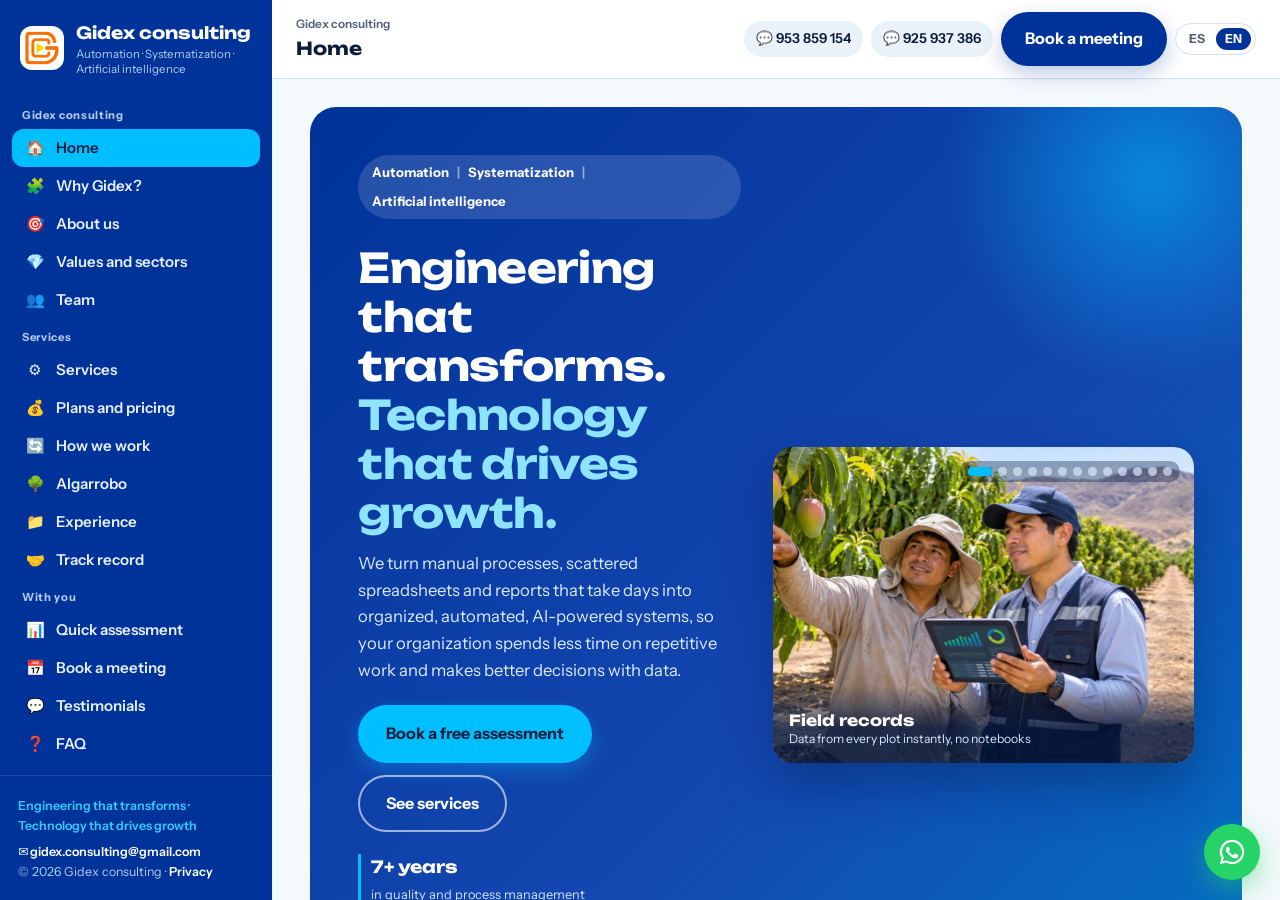
==== commit 75f35880: "Carrusel de Inicio: 13 fotos de distintos sectores (agro, industria, salud, estudios sociales, gobie" ====
--- a/index.html
+++ b/index.html
@@ -19,7 +19,7 @@
 <link rel="preconnect" href="https://fonts.googleapis.com">
 <link rel="preconnect" href="https://fonts.gstatic.com" crossorigin>
 <link href="https://fonts.googleapis.com/css2?family=Instrument+Sans:wght@400;500;600;700&family=Unbounded:wght@500;600;700;800&display=swap" rel="stylesheet">
-<link rel="stylesheet" href="styles.css?v=13">
+<link rel="stylesheet" href="styles.css?v=16">
 <script type="application/ld+json">
 {"@context":"https://schema.org","@type":"ProfessionalService","name":"Gidex consulting","slogan":"Ingeniería que transforma. Tecnología que impulsa.","description":"Automatización de procesos, sistematización de información e inteligencia artificial aplicada.","email":"gidex.consulting@gmail.com","telephone":["+51953859154","+51925937386"],"areaServed":"PE","address":{"@type":"PostalAddress","addressRegion":"Piura","addressCountry":"PE"},"knowsAbout":["Automatización de procesos","Diseño de planta y equipos","Gestión de mantenimiento","Gestión de calidad e inocuidad","Asesoría en investigación","Sistematización de información","Inteligencia artificial","Análisis de datos","Power BI","Python","SQL"],"employee":[{"@type":"Person","name":"Giancarlos Adanaque Flores","sameAs":"https://www.linkedin.com/in/giancarlos-adanaque-flores-a65750124"},{"@type":"Person","name":"Denis Javier García Cortez","sameAs":"https://pe.linkedin.com/in/denis-javier-garc%C3%ADa-cortez-3a5267272"}]}
 </script>
@@ -83,17 +83,18 @@
         <div class="carrusel" id="carrusel" role="region" aria-roledescription="carrusel" aria-label="Lo que hacemos">
           <div class="car-pista" id="car-pista" aria-live="off">
             <figure class="car-item" role="group" aria-roledescription="diapositiva"><img src="assets/car-campo.webp" alt="Ingeniero agrónomo registra datos de un lote de mango en su tablet junto a un trabajador del fundo" width="1280" height="720" fetchpriority="high"><figcaption><b>Registros en campo</b><span>Datos de cada lote al instante, sin cuadernos</span></figcaption></figure>
-            <figure class="car-item" role="group" aria-roledescription="diapositiva"><img src="assets/serv-industria.webp" alt="Ingeniero con casco revisa una tablet junto al panel de control de una línea automatizada con un brazo robótico" width="760" height="504" loading="lazy"><figcaption><b>Industria y manufactura</b><span>Equipos y líneas conectados a un tablero</span></figcaption></figure>
+            <figure class="car-item" role="group" aria-roledescription="diapositiva"><img src="assets/car-manufactura.webp" alt="Ingeniera con casco revisa en su tablet los indicadores de producción junto a un operario en una planta embotelladora" width="1024" height="762" loading="lazy"><figcaption><b>Industria y manufactura</b><span>Producción e indicadores de planta en tiempo real</span></figcaption></figure>
+            <figure class="car-item" role="group" aria-roledescription="diapositiva"><img src="assets/car-salud.webp" alt="Enfermera registra en su tablet la atención de una señora durante una campaña de salud en la plaza de un pueblo" width="1024" height="762" loading="lazy"><figcaption><b>Salud pública</b><span>Campañas y atenciones registradas al instante</span></figcaption></figure>
+            <figure class="car-item" role="group" aria-roledescription="diapositiva"><img src="assets/car-social.webp" alt="Encuestador con tablet muestra a un vecino un mapa con las viviendas encuestadas en un asentamiento humano" width="1024" height="762" loading="lazy"><figcaption><b>Estudios sociales</b><span>Encuestas georreferenciadas, sin papel</span></figcaption></figure>
             <figure class="car-item" role="group" aria-roledescription="diapositiva"><img src="assets/car-planta.webp" alt="Ingeniera de calidad revisa un tablero de trazabilidad en su tablet junto a la línea de selección de mangos" width="1280" height="720" loading="lazy"><figcaption><b>Control de calidad en planta</b><span>Trazabilidad y mermas en tiempo real</span></figcaption></figure>
-            <figure class="car-item" role="group" aria-roledescription="diapositiva"><img src="assets/serv-encuestas.webp" alt="Encuestadora con chaleco y tablet entrevista a una vecina en la puerta de su casa en un pueblo del norte del Perú" width="760" height="504" loading="lazy"><figcaption><b>Estudios sociales</b><span>Encuestas en campo, georreferenciadas y sin papel</span></figcaption></figure>
-            <figure class="car-item" role="group" aria-roledescription="diapositiva"><img src="assets/car-industria.webp" alt="Dos ingenieros con casco revisan una tablet junto al tablero de control de una planta industrial" width="1280" height="720" loading="lazy"><figcaption><b>Sistematización de procesos</b><span>Operación de planta conectada a un tablero</span></figcaption></figure>
-            <figure class="car-item" role="group" aria-roledescription="diapositiva"><img src="assets/sec-salud.webp" alt="Enfermera registra en una tablet los datos de un paciente en un centro de salud" width="760" height="504" loading="lazy"><figcaption><b>Salud pública</b><span>Registros de pacientes y campañas al día</span></figcaption></figure>
-            <figure class="car-item" role="group" aria-roledescription="diapositiva"><img src="assets/car-cultivos.webp" alt="Dos ingenieros revisan en una tablet el mapa de lotes y el rendimiento de un cultivo de arándanos con riego por goteo" width="1280" height="720" loading="lazy"><figcaption><b>Decisiones en el cultivo</b><span>Lotes, riego y rendimiento en un mapa</span></figcaption></figure>
-            <figure class="car-item" role="group" aria-roledescription="diapositiva"><img src="assets/serv-analitica.webp" alt="Equipo de tres personas analiza un tablero de indicadores en un monitor grande en una sala de reuniones" width="760" height="504" loading="lazy"><figcaption><b>Empresas y oficinas</b><span>Indicadores claros para decidir con datos</span></figcaption></figure>
+            <figure class="car-item" role="group" aria-roledescription="diapositiva"><img src="assets/car-municipal.webp" alt="Consultora presenta al alcalde y a funcionarios municipales un tablero con el mapa del distrito e indicadores" width="1024" height="762" loading="lazy"><figcaption><b>Gobiernos locales</b><span>Indicadores y mapas del distrito en un tablero</span></figcaption></figure>
+            <figure class="car-item" role="group" aria-roledescription="diapositiva"><img src="assets/car-construccion.webp" alt="Dos ingenieros con casco revisan en una tablet el avance de una carretera en construcción con maquinaria al fondo" width="1024" height="762" loading="lazy"><figcaption><b>Construcción e infraestructura</b><span>Avance de obra visible desde la tablet</span></figcaption></figure>
+            <figure class="car-item" role="group" aria-roledescription="diapositiva"><img src="assets/car-ambiente.webp" alt="Ingeniera ambiental toma una muestra de agua de un río mientras revisa el mapa de puntos de monitoreo en su tablet" width="1024" height="762" loading="lazy"><figcaption><b>Medio ambiente</b><span>Puntos de monitoreo ubicados en el mapa</span></figcaption></figure>
             <figure class="car-item" role="group" aria-roledescription="diapositiva"><img src="assets/car-uva.webp" alt="Ingeniero revisa en su tablet el avance de la cosecha junto a un trabajador que sostiene un racimo de uva en el viñedo" width="1280" height="720" loading="lazy"><figcaption><b>Seguimiento en viñedo</b><span>Racimos y cosecha controlados por lote</span></figcaption></figure>
-            <figure class="car-item" role="group" aria-roledescription="diapositiva"><img src="assets/sec-gobiernos.webp" alt="Funcionario municipal revisa un tablero de indicadores con la plaza de armas al fondo" width="760" height="504" loading="lazy"><figcaption><b>Gobiernos locales</b><span>Planes e indicadores del distrito en un tablero</span></figcaption></figure>
-            <figure class="car-item" role="group" aria-roledescription="diapositiva"><img src="assets/car-limon.webp" alt="Ingeniera de campo revisa en su tablet un tablero de cosecha junto a árboles de limón y jabas con limones recién cosechados" width="1280" height="720" loading="lazy"><figcaption><b>Cosecha de limón</b><span>Calidad y rendimiento registrados en el campo</span></figcaption></figure>
-            <figure class="car-item" role="group" aria-roledescription="diapositiva"><img src="assets/car-arroz.webp" alt="Ingeniera agachada junto a una poza de arroz inundada revisa en su tablet el control de riego al atardecer" width="1280" height="720" loading="lazy"><figcaption><b>Riego en arroz</b><span>Agua y fertilización controladas por parcela</span></figcaption></figure>
+            <figure class="car-item" role="group" aria-roledescription="diapositiva"><img src="assets/car-educacion.webp" alt="Directora de un colegio y una consultora revisan en una laptop un panel de matrícula y asistencia en el patio" width="1024" height="762" loading="lazy"><figcaption><b>Educación</b><span>Matrícula y asistencia del colegio en un panel</span></figcaption></figure>
+            <figure class="car-item" role="group" aria-roledescription="diapositiva"><img src="assets/car-mineria.webp" alt="Ingeniero con casco y protectores auditivos revisa indicadores en su tablet junto a un camión minero" width="1024" height="762" loading="lazy"><figcaption><b>Energía y minería</b><span>Operación y mantenimiento guiados por datos</span></figcaption></figure>
+            <figure class="car-item" role="group" aria-roledescription="diapositiva"><img src="assets/car-oficina.webp" alt="Dos consultores de Gidex consulting trabajan en una laptop con el gerente de una empresa en una oficina moderna" width="1024" height="762" loading="lazy"><figcaption><b>Empresas y oficinas</b><span>Inteligencia artificial para el trabajo diario</span></figcaption></figure>
+            <figure class="car-item" role="group" aria-roledescription="diapositiva"><img src="assets/car-investigacion.webp" alt="Dos investigadores con bata analizan datos en una laptop en un laboratorio universitario" width="1024" height="762" loading="lazy"><figcaption><b>Universidades e investigación</b><span>Análisis estadístico de tus datos</span></figcaption></figure>
           </div>
           <div class="car-pie"><div class="car-puntos" id="car-puntos"></div></div>
         </div>
@@ -224,8 +225,8 @@
           <details><summary>¿Qué incluye?</summary><ul><li>Inventario y codificación de equipos</li><li>Plan de mantenimiento preventivo</li><li>Órdenes de trabajo registradas desde el celular</li><li>Indicadores de paradas, fallas y costos en Power BI</li><li>Gestión de activos con enfoque ISO 55001</li></ul></details></article>
         <article class="serv"><img class="serv-img" src="assets/serv-calidad.webp" alt="Inspectora de calidad con cofia y casco usa una tablet en una planta de alimentos" width="760" height="504" loading="lazy"><div class="serv-ico">✅</div><h3>Calidad, inocuidad y seguridad en el trabajo</h3><p>Implementamos y digitalizamos tus sistemas de gestión de calidad, inocuidad y seguridad y salud en el trabajo.</p>
           <details><summary>¿Qué incluye?</summary><ul><li>Buenas prácticas de manufactura (BPM) y plan HACCP</li><li>Manuales, procedimientos y registros</li><li>Auditorías internas y acciones correctivas</li><li>Control estadístico de procesos con Minitab</li><li>Matriz IPERC, inspecciones e incidentes de SST registrados desde el celular</li></ul></details></article>
-        <article class="serv"><img class="serv-img" src="assets/serv-investigacion.webp" alt="Asesor y estudiante universitaria revisan gráficos estadísticos en una laptop en una biblioteca" width="760" height="504" loading="lazy"><div class="serv-ico">🔬</div><h3>Asesoría en investigación y tesis</h3><p>Te acompañamos desde el diseño metodológico hasta el análisis estadístico y la redacción de tu investigación.</p>
-          <details><summary>¿Qué incluye?</summary><ul><li>Planteamiento del problema y diseño metodológico</li><li>Instrumentos, encuestas y cálculo de la muestra</li><li>Análisis estadístico con SPSS, Stata, R o Python</li><li>Interpretación de resultados con tablas y gráficos</li><li>Redacción científica y ética en la investigación</li></ul></details></article>
+        <article class="serv"><img class="serv-img" src="assets/serv-investigacion.webp" alt="Asesor y estudiante universitaria revisan gráficos estadísticos en una laptop en una biblioteca" width="760" height="504" loading="lazy"><div class="serv-ico">🔬</div><h3>Asesoría en investigación y tesis</h3><p>Te apoyamos con los instrumentos, el cálculo de la muestra, el análisis estadístico y la interpretación de los resultados de tu investigación.</p>
+          <details><summary>¿Qué incluye?</summary><ul><li>Instrumentos, encuestas y cálculo de la muestra</li><li>Análisis estadístico con SPSS, Stata, R o Python</li><li>Interpretación de resultados con tablas y gráficos</li></ul></details></article>
       </div>
     </div>
       </div>
@@ -581,7 +582,7 @@
   </div>
 </div>
 <a class="wa-flot" id="wa-flot" href="https://wa.me/51953859154?text=Hola%20Gidex%20consulting%2C%20quisiera%20informaci%C3%B3n" target="_blank" rel="noopener" aria-label="Escríbenos por WhatsApp"><span class="wa-burbuja" id="wa-burbuja" aria-hidden="true">¿Hablamos por WhatsApp?</span><svg viewBox="0 0 32 32" width="30" height="30" aria-hidden="true"><path fill="#fff" d="M16 3a13 13 0 0 0-11.2 19.6L3 29l6.6-1.7A13 13 0 1 0 16 3Zm0 23.6a10.6 10.6 0 0 1-5.4-1.5l-.4-.2-3.9 1 1-3.8-.2-.4A10.6 10.6 0 1 1 16 26.6Zm5.8-7.9c-.3-.2-1.9-.9-2.2-1-.3-.1-.5-.2-.7.2l-1 1.2c-.2.2-.4.2-.7.1a8.7 8.7 0 0 1-4.3-3.8c-.3-.6.3-.5.9-1.7.1-.2 0-.4 0-.5l-1-2.4c-.3-.6-.5-.5-.7-.5h-.6a1.2 1.2 0 0 0-.9.4 3.7 3.7 0 0 0-1.1 2.7 6.4 6.4 0 0 0 1.3 3.4 14.6 14.6 0 0 0 5.6 5c2.1.9 2.9 1 4 .8a3.3 3.3 0 0 0 2.2-1.6 2.7 2.7 0 0 0 .2-1.6c-.1-.1-.3-.2-.6-.3Z"/></svg></a>
-<script src="i18n-en.js?v=13" defer></script>
-<script src="app.js?v=13" defer></script>
+<script src="i18n-en.js?v=16" defer></script>
+<script src="app.js?v=16" defer></script>
 </body>
 </html>
--- a/styles.css
+++ b/styles.css
@@ -302,8 +302,8 @@
 .car-item img{display:block;width:100%;height:auto;aspect-ratio:4/3;object-fit:cover;object-position:center;user-select:none;-webkit-user-drag:none}
 .car-item figcaption{position:absolute;left:0;right:0;bottom:0;padding:26px 16px 16px;background:linear-gradient(transparent,rgba(0,20,60,.8) 55%);color:#fff;display:flex;flex-direction:column;line-height:1.3}
 .car-item figcaption b{font-family:var(--f-tit);font-size:.95rem}
-.car-item figcaption span{font-size:.76rem;color:#D6E8FF;padding-right:70px}
-.car-pie{position:absolute;right:16px;bottom:14px;display:flex;justify-content:flex-end;align-items:center;gap:10px}
+.car-item figcaption span{font-size:.76rem;color:#D6E8FF}
+.car-pie{position:absolute;right:14px;top:14px;padding:6px 8px;border-radius:99px;background:rgba(0,20,60,.35);display:flex;justify-content:flex-end;align-items:center;gap:10px}
 .car-puntos{display:flex;gap:6px}
 .car-puntos button{width:9px;height:9px;padding:0;border-radius:99px;border:0;background:rgba(220,230,245,.7);cursor:pointer;transition:width .25s,background .25s}
 .car-puntos button[aria-current="true"]{width:24px;background:var(--celeste)}
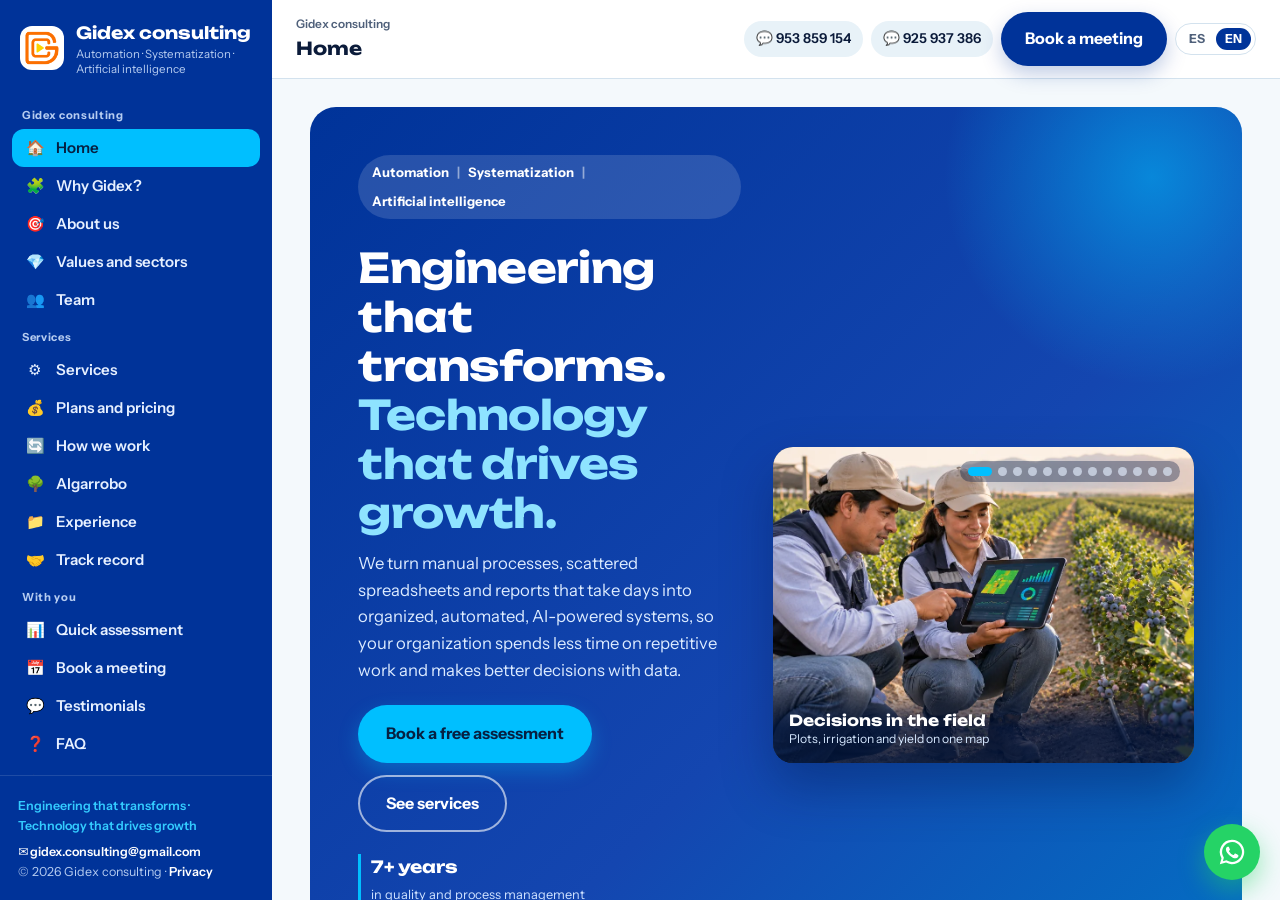
==== commit 2c333f6b: "Carrusel: se cambia la foto de campo (dashboard volteado) por la de arándano Co-Authored-By: Claude " ====
--- a/index.html
+++ b/index.html
@@ -19,7 +19,7 @@
 <link rel="preconnect" href="https://fonts.googleapis.com">
 <link rel="preconnect" href="https://fonts.gstatic.com" crossorigin>
 <link href="https://fonts.googleapis.com/css2?family=Instrument+Sans:wght@400;500;600;700&family=Unbounded:wght@500;600;700;800&display=swap" rel="stylesheet">
-<link rel="stylesheet" href="styles.css?v=16">
+<link rel="stylesheet" href="styles.css?v=17">
 <script type="application/ld+json">
 {"@context":"https://schema.org","@type":"ProfessionalService","name":"Gidex consulting","slogan":"Ingeniería que transforma. Tecnología que impulsa.","description":"Automatización de procesos, sistematización de información e inteligencia artificial aplicada.","email":"gidex.consulting@gmail.com","telephone":["+51953859154","+51925937386"],"areaServed":"PE","address":{"@type":"PostalAddress","addressRegion":"Piura","addressCountry":"PE"},"knowsAbout":["Automatización de procesos","Diseño de planta y equipos","Gestión de mantenimiento","Gestión de calidad e inocuidad","Asesoría en investigación","Sistematización de información","Inteligencia artificial","Análisis de datos","Power BI","Python","SQL"],"employee":[{"@type":"Person","name":"Giancarlos Adanaque Flores","sameAs":"https://www.linkedin.com/in/giancarlos-adanaque-flores-a65750124"},{"@type":"Person","name":"Denis Javier García Cortez","sameAs":"https://pe.linkedin.com/in/denis-javier-garc%C3%ADa-cortez-3a5267272"}]}
 </script>
@@ -82,7 +82,7 @@
         </div>
         <div class="carrusel" id="carrusel" role="region" aria-roledescription="carrusel" aria-label="Lo que hacemos">
           <div class="car-pista" id="car-pista" aria-live="off">
-            <figure class="car-item" role="group" aria-roledescription="diapositiva"><img src="assets/car-campo.webp" alt="Ingeniero agrónomo registra datos de un lote de mango en su tablet junto a un trabajador del fundo" width="1280" height="720" fetchpriority="high"><figcaption><b>Registros en campo</b><span>Datos de cada lote al instante, sin cuadernos</span></figcaption></figure>
+            <figure class="car-item" role="group" aria-roledescription="diapositiva"><img src="assets/car-cultivos.webp" alt="Dos ingenieros revisan en una tablet el mapa de lotes y el rendimiento de un cultivo de arándanos con riego por goteo" width="1280" height="720" fetchpriority="high"><figcaption><b>Decisiones en el cultivo</b><span>Lotes, riego y rendimiento en un mapa</span></figcaption></figure>
             <figure class="car-item" role="group" aria-roledescription="diapositiva"><img src="assets/car-manufactura.webp" alt="Ingeniera con casco revisa en su tablet los indicadores de producción junto a un operario en una planta embotelladora" width="1024" height="762" loading="lazy"><figcaption><b>Industria y manufactura</b><span>Producción e indicadores de planta en tiempo real</span></figcaption></figure>
             <figure class="car-item" role="group" aria-roledescription="diapositiva"><img src="assets/car-salud.webp" alt="Enfermera registra en su tablet la atención de una señora durante una campaña de salud en la plaza de un pueblo" width="1024" height="762" loading="lazy"><figcaption><b>Salud pública</b><span>Campañas y atenciones registradas al instante</span></figcaption></figure>
             <figure class="car-item" role="group" aria-roledescription="diapositiva"><img src="assets/car-social.webp" alt="Encuestador con tablet muestra a un vecino un mapa con las viviendas encuestadas en un asentamiento humano" width="1024" height="762" loading="lazy"><figcaption><b>Estudios sociales</b><span>Encuestas georreferenciadas, sin papel</span></figcaption></figure>
@@ -582,7 +582,7 @@
   </div>
 </div>
 <a class="wa-flot" id="wa-flot" href="https://wa.me/51953859154?text=Hola%20Gidex%20consulting%2C%20quisiera%20informaci%C3%B3n" target="_blank" rel="noopener" aria-label="Escríbenos por WhatsApp"><span class="wa-burbuja" id="wa-burbuja" aria-hidden="true">¿Hablamos por WhatsApp?</span><svg viewBox="0 0 32 32" width="30" height="30" aria-hidden="true"><path fill="#fff" d="M16 3a13 13 0 0 0-11.2 19.6L3 29l6.6-1.7A13 13 0 1 0 16 3Zm0 23.6a10.6 10.6 0 0 1-5.4-1.5l-.4-.2-3.9 1 1-3.8-.2-.4A10.6 10.6 0 1 1 16 26.6Zm5.8-7.9c-.3-.2-1.9-.9-2.2-1-.3-.1-.5-.2-.7.2l-1 1.2c-.2.2-.4.2-.7.1a8.7 8.7 0 0 1-4.3-3.8c-.3-.6.3-.5.9-1.7.1-.2 0-.4 0-.5l-1-2.4c-.3-.6-.5-.5-.7-.5h-.6a1.2 1.2 0 0 0-.9.4 3.7 3.7 0 0 0-1.1 2.7 6.4 6.4 0 0 0 1.3 3.4 14.6 14.6 0 0 0 5.6 5c2.1.9 2.9 1 4 .8a3.3 3.3 0 0 0 2.2-1.6 2.7 2.7 0 0 0 .2-1.6c-.1-.1-.3-.2-.6-.3Z"/></svg></a>
-<script src="i18n-en.js?v=16" defer></script>
-<script src="app.js?v=16" defer></script>
+<script src="i18n-en.js?v=17" defer></script>
+<script src="app.js?v=17" defer></script>
 </body>
 </html>
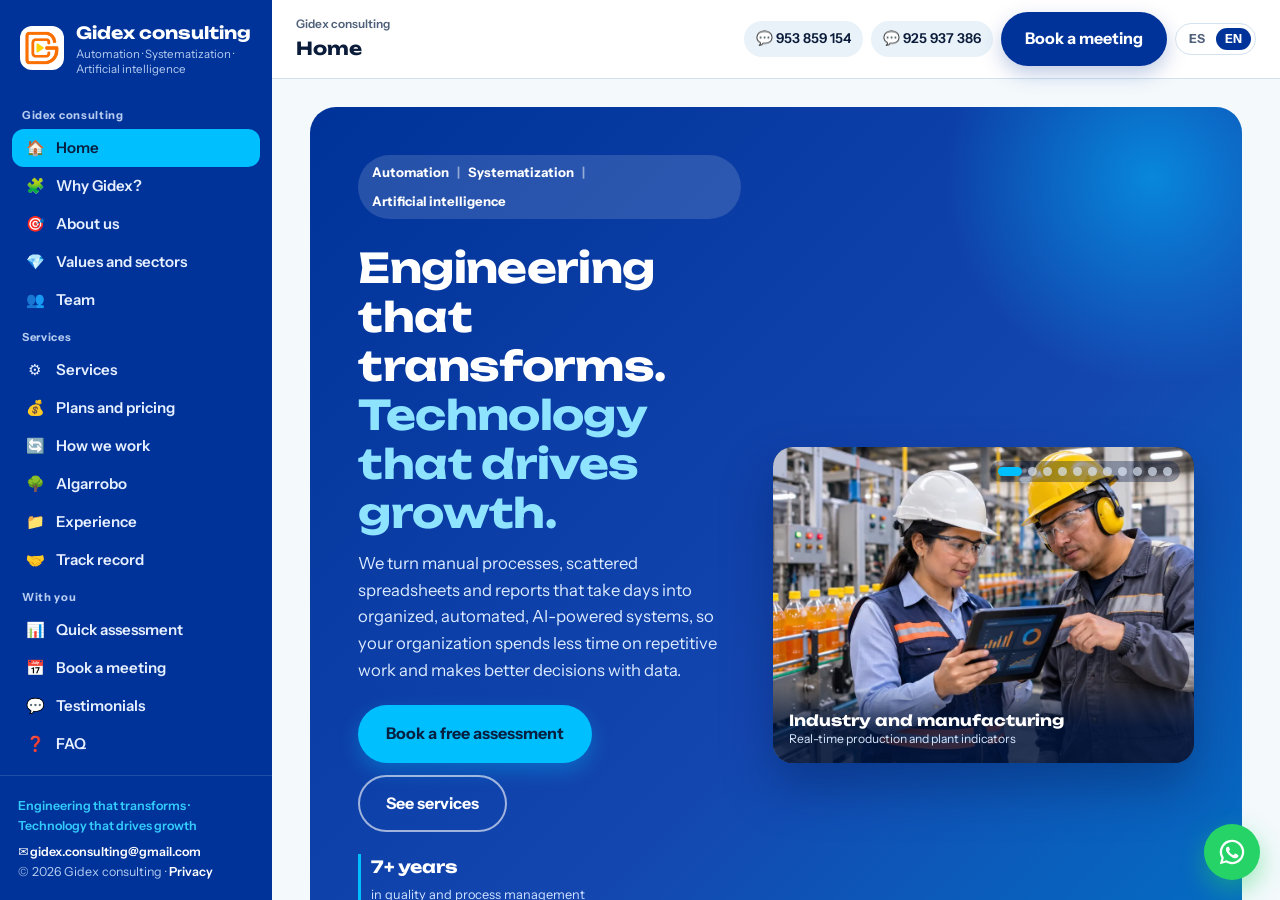
==== commit 1108c624: "Carrusel: una sola foto de agroindustria; empieza con industria y muestra los demás sectores Co-Auth" ====
--- a/index.html
+++ b/index.html
@@ -19,7 +19,7 @@
 <link rel="preconnect" href="https://fonts.googleapis.com">
 <link rel="preconnect" href="https://fonts.gstatic.com" crossorigin>
 <link href="https://fonts.googleapis.com/css2?family=Instrument+Sans:wght@400;500;600;700&family=Unbounded:wght@500;600;700;800&display=swap" rel="stylesheet">
-<link rel="stylesheet" href="styles.css?v=17">
+<link rel="stylesheet" href="styles.css?v=18">
 <script type="application/ld+json">
 {"@context":"https://schema.org","@type":"ProfessionalService","name":"Gidex consulting","slogan":"Ingeniería que transforma. Tecnología que impulsa.","description":"Automatización de procesos, sistematización de información e inteligencia artificial aplicada.","email":"gidex.consulting@gmail.com","telephone":["+51953859154","+51925937386"],"areaServed":"PE","address":{"@type":"PostalAddress","addressRegion":"Piura","addressCountry":"PE"},"knowsAbout":["Automatización de procesos","Diseño de planta y equipos","Gestión de mantenimiento","Gestión de calidad e inocuidad","Asesoría en investigación","Sistematización de información","Inteligencia artificial","Análisis de datos","Power BI","Python","SQL"],"employee":[{"@type":"Person","name":"Giancarlos Adanaque Flores","sameAs":"https://www.linkedin.com/in/giancarlos-adanaque-flores-a65750124"},{"@type":"Person","name":"Denis Javier García Cortez","sameAs":"https://pe.linkedin.com/in/denis-javier-garc%C3%ADa-cortez-3a5267272"}]}
 </script>
@@ -82,15 +82,13 @@
         </div>
         <div class="carrusel" id="carrusel" role="region" aria-roledescription="carrusel" aria-label="Lo que hacemos">
           <div class="car-pista" id="car-pista" aria-live="off">
-            <figure class="car-item" role="group" aria-roledescription="diapositiva"><img src="assets/car-cultivos.webp" alt="Dos ingenieros revisan en una tablet el mapa de lotes y el rendimiento de un cultivo de arándanos con riego por goteo" width="1280" height="720" fetchpriority="high"><figcaption><b>Decisiones en el cultivo</b><span>Lotes, riego y rendimiento en un mapa</span></figcaption></figure>
-            <figure class="car-item" role="group" aria-roledescription="diapositiva"><img src="assets/car-manufactura.webp" alt="Ingeniera con casco revisa en su tablet los indicadores de producción junto a un operario en una planta embotelladora" width="1024" height="762" loading="lazy"><figcaption><b>Industria y manufactura</b><span>Producción e indicadores de planta en tiempo real</span></figcaption></figure>
+            <figure class="car-item" role="group" aria-roledescription="diapositiva"><img src="assets/car-manufactura.webp" alt="Ingeniera con casco revisa en su tablet los indicadores de producción junto a un operario en una planta embotelladora" width="1024" height="762" fetchpriority="high"><figcaption><b>Industria y manufactura</b><span>Producción e indicadores de planta en tiempo real</span></figcaption></figure>
             <figure class="car-item" role="group" aria-roledescription="diapositiva"><img src="assets/car-salud.webp" alt="Enfermera registra en su tablet la atención de una señora durante una campaña de salud en la plaza de un pueblo" width="1024" height="762" loading="lazy"><figcaption><b>Salud pública</b><span>Campañas y atenciones registradas al instante</span></figcaption></figure>
             <figure class="car-item" role="group" aria-roledescription="diapositiva"><img src="assets/car-social.webp" alt="Encuestador con tablet muestra a un vecino un mapa con las viviendas encuestadas en un asentamiento humano" width="1024" height="762" loading="lazy"><figcaption><b>Estudios sociales</b><span>Encuestas georreferenciadas, sin papel</span></figcaption></figure>
-            <figure class="car-item" role="group" aria-roledescription="diapositiva"><img src="assets/car-planta.webp" alt="Ingeniera de calidad revisa un tablero de trazabilidad en su tablet junto a la línea de selección de mangos" width="1280" height="720" loading="lazy"><figcaption><b>Control de calidad en planta</b><span>Trazabilidad y mermas en tiempo real</span></figcaption></figure>
             <figure class="car-item" role="group" aria-roledescription="diapositiva"><img src="assets/car-municipal.webp" alt="Consultora presenta al alcalde y a funcionarios municipales un tablero con el mapa del distrito e indicadores" width="1024" height="762" loading="lazy"><figcaption><b>Gobiernos locales</b><span>Indicadores y mapas del distrito en un tablero</span></figcaption></figure>
+            <figure class="car-item" role="group" aria-roledescription="diapositiva"><img src="assets/car-cultivos.webp" alt="Dos ingenieros revisan en una tablet el mapa de lotes y el rendimiento de un cultivo de arándanos con riego por goteo" width="1280" height="720" loading="lazy"><figcaption><b>Decisiones en el cultivo</b><span>Lotes, riego y rendimiento en un mapa</span></figcaption></figure>
             <figure class="car-item" role="group" aria-roledescription="diapositiva"><img src="assets/car-construccion.webp" alt="Dos ingenieros con casco revisan en una tablet el avance de una carretera en construcción con maquinaria al fondo" width="1024" height="762" loading="lazy"><figcaption><b>Construcción e infraestructura</b><span>Avance de obra visible desde la tablet</span></figcaption></figure>
             <figure class="car-item" role="group" aria-roledescription="diapositiva"><img src="assets/car-ambiente.webp" alt="Ingeniera ambiental toma una muestra de agua de un río mientras revisa el mapa de puntos de monitoreo en su tablet" width="1024" height="762" loading="lazy"><figcaption><b>Medio ambiente</b><span>Puntos de monitoreo ubicados en el mapa</span></figcaption></figure>
-            <figure class="car-item" role="group" aria-roledescription="diapositiva"><img src="assets/car-uva.webp" alt="Ingeniero revisa en su tablet el avance de la cosecha junto a un trabajador que sostiene un racimo de uva en el viñedo" width="1280" height="720" loading="lazy"><figcaption><b>Seguimiento en viñedo</b><span>Racimos y cosecha controlados por lote</span></figcaption></figure>
             <figure class="car-item" role="group" aria-roledescription="diapositiva"><img src="assets/car-educacion.webp" alt="Directora de un colegio y una consultora revisan en una laptop un panel de matrícula y asistencia en el patio" width="1024" height="762" loading="lazy"><figcaption><b>Educación</b><span>Matrícula y asistencia del colegio en un panel</span></figcaption></figure>
             <figure class="car-item" role="group" aria-roledescription="diapositiva"><img src="assets/car-mineria.webp" alt="Ingeniero con casco y protectores auditivos revisa indicadores en su tablet junto a un camión minero" width="1024" height="762" loading="lazy"><figcaption><b>Energía y minería</b><span>Operación y mantenimiento guiados por datos</span></figcaption></figure>
             <figure class="car-item" role="group" aria-roledescription="diapositiva"><img src="assets/car-oficina.webp" alt="Dos consultores de Gidex consulting trabajan en una laptop con el gerente de una empresa en una oficina moderna" width="1024" height="762" loading="lazy"><figcaption><b>Empresas y oficinas</b><span>Inteligencia artificial para el trabajo diario</span></figcaption></figure>
@@ -582,7 +580,7 @@
   </div>
 </div>
 <a class="wa-flot" id="wa-flot" href="https://wa.me/51953859154?text=Hola%20Gidex%20consulting%2C%20quisiera%20informaci%C3%B3n" target="_blank" rel="noopener" aria-label="Escríbenos por WhatsApp"><span class="wa-burbuja" id="wa-burbuja" aria-hidden="true">¿Hablamos por WhatsApp?</span><svg viewBox="0 0 32 32" width="30" height="30" aria-hidden="true"><path fill="#fff" d="M16 3a13 13 0 0 0-11.2 19.6L3 29l6.6-1.7A13 13 0 1 0 16 3Zm0 23.6a10.6 10.6 0 0 1-5.4-1.5l-.4-.2-3.9 1 1-3.8-.2-.4A10.6 10.6 0 1 1 16 26.6Zm5.8-7.9c-.3-.2-1.9-.9-2.2-1-.3-.1-.5-.2-.7.2l-1 1.2c-.2.2-.4.2-.7.1a8.7 8.7 0 0 1-4.3-3.8c-.3-.6.3-.5.9-1.7.1-.2 0-.4 0-.5l-1-2.4c-.3-.6-.5-.5-.7-.5h-.6a1.2 1.2 0 0 0-.9.4 3.7 3.7 0 0 0-1.1 2.7 6.4 6.4 0 0 0 1.3 3.4 14.6 14.6 0 0 0 5.6 5c2.1.9 2.9 1 4 .8a3.3 3.3 0 0 0 2.2-1.6 2.7 2.7 0 0 0 .2-1.6c-.1-.1-.3-.2-.6-.3Z"/></svg></a>
-<script src="i18n-en.js?v=17" defer></script>
-<script src="app.js?v=17" defer></script>
+<script src="i18n-en.js?v=18" defer></script>
+<script src="app.js?v=18" defer></script>
 </body>
 </html>
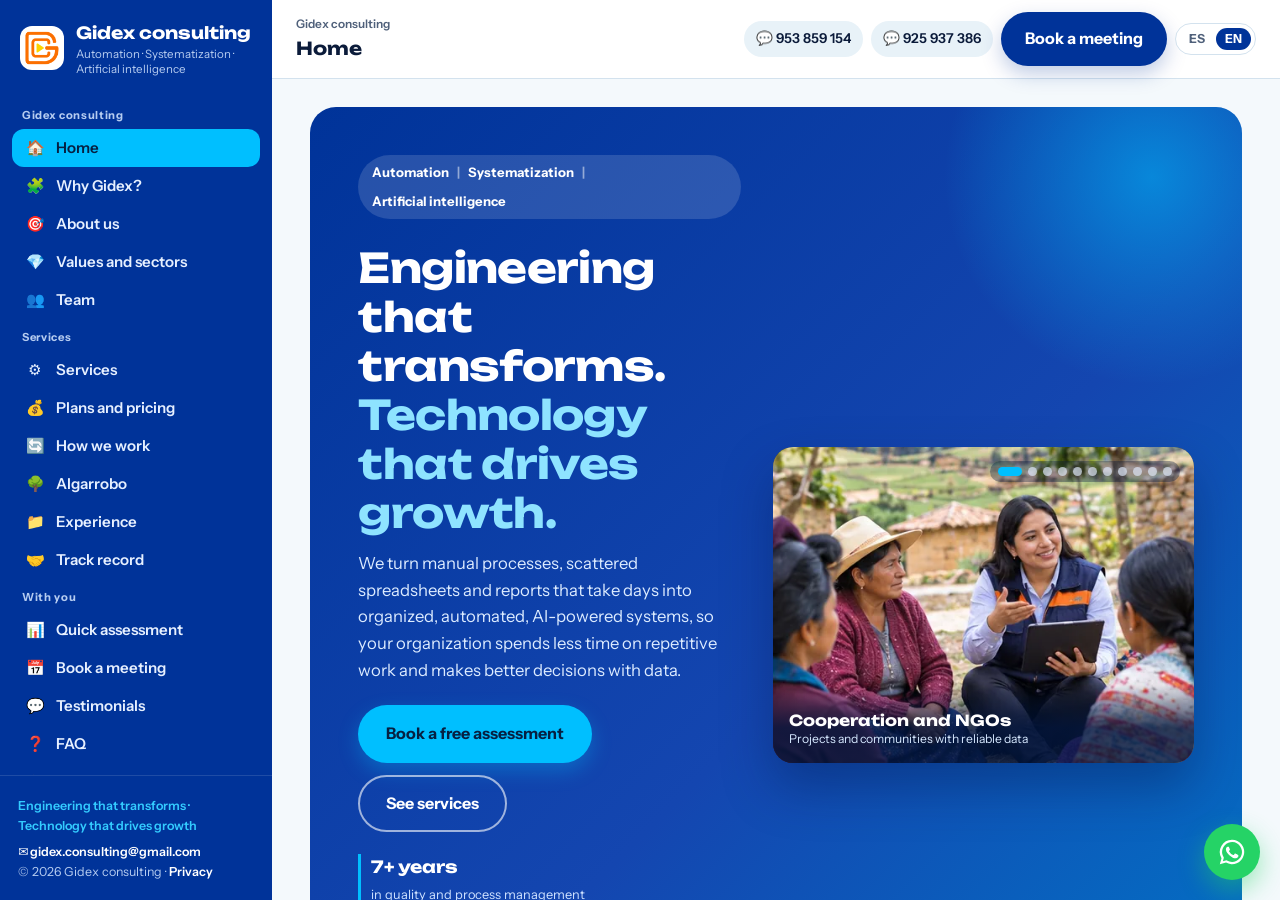
==== commit 709d700b: "Carrusel: la primera foto pasa a ser Cooperación y ONG en lugar de Industria y manufactura Co-Author" ====
--- a/index.html
+++ b/index.html
@@ -19,7 +19,7 @@
 <link rel="preconnect" href="https://fonts.googleapis.com">
 <link rel="preconnect" href="https://fonts.gstatic.com" crossorigin>
 <link href="https://fonts.googleapis.com/css2?family=Instrument+Sans:wght@400;500;600;700&family=Unbounded:wght@500;600;700;800&display=swap" rel="stylesheet">
-<link rel="stylesheet" href="styles.css?v=18">
+<link rel="stylesheet" href="styles.css?v=20">
 <script type="application/ld+json">
 {"@context":"https://schema.org","@type":"ProfessionalService","name":"Gidex consulting","slogan":"Ingeniería que transforma. Tecnología que impulsa.","description":"Automatización de procesos, sistematización de información e inteligencia artificial aplicada.","email":"gidex.consulting@gmail.com","telephone":["+51953859154","+51925937386"],"areaServed":"PE","address":{"@type":"PostalAddress","addressRegion":"Piura","addressCountry":"PE"},"knowsAbout":["Automatización de procesos","Diseño de planta y equipos","Gestión de mantenimiento","Gestión de calidad e inocuidad","Asesoría en investigación","Sistematización de información","Inteligencia artificial","Análisis de datos","Power BI","Python","SQL"],"employee":[{"@type":"Person","name":"Giancarlos Adanaque Flores","sameAs":"https://www.linkedin.com/in/giancarlos-adanaque-flores-a65750124"},{"@type":"Person","name":"Denis Javier García Cortez","sameAs":"https://pe.linkedin.com/in/denis-javier-garc%C3%ADa-cortez-3a5267272"}]}
 </script>
@@ -82,7 +82,7 @@
         </div>
         <div class="carrusel" id="carrusel" role="region" aria-roledescription="carrusel" aria-label="Lo que hacemos">
           <div class="car-pista" id="car-pista" aria-live="off">
-            <figure class="car-item" role="group" aria-roledescription="diapositiva"><img src="assets/car-manufactura.webp" alt="Ingeniera con casco revisa en su tablet los indicadores de producción junto a un operario en una planta embotelladora" width="1024" height="762" fetchpriority="high"><figcaption><b>Industria y manufactura</b><span>Producción e indicadores de planta en tiempo real</span></figcaption></figure>
+            <figure class="car-item" role="group" aria-roledescription="diapositiva"><img src="assets/sec-cooperacion.webp" alt="Facilitadora con tablet conversa con mujeres de una comunidad rural sentadas en círculo" width="500" height="500" fetchpriority="high"><figcaption><b>Cooperación y ONG</b><span>Proyectos y comunidades con datos confiables</span></figcaption></figure>
             <figure class="car-item" role="group" aria-roledescription="diapositiva"><img src="assets/car-salud.webp" alt="Enfermera registra en su tablet la atención de una señora durante una campaña de salud en la plaza de un pueblo" width="1024" height="762" loading="lazy"><figcaption><b>Salud pública</b><span>Campañas y atenciones registradas al instante</span></figcaption></figure>
             <figure class="car-item" role="group" aria-roledescription="diapositiva"><img src="assets/car-social.webp" alt="Encuestador con tablet muestra a un vecino un mapa con las viviendas encuestadas en un asentamiento humano" width="1024" height="762" loading="lazy"><figcaption><b>Estudios sociales</b><span>Encuestas georreferenciadas, sin papel</span></figcaption></figure>
             <figure class="car-item" role="group" aria-roledescription="diapositiva"><img src="assets/car-municipal.webp" alt="Consultora presenta al alcalde y a funcionarios municipales un tablero con el mapa del distrito e indicadores" width="1024" height="762" loading="lazy"><figcaption><b>Gobiernos locales</b><span>Indicadores y mapas del distrito en un tablero</span></figcaption></figure>
@@ -146,9 +146,7 @@
         <div><b>Mejora continua</b><span>Aprendemos y mejoramos contigo en cada proyecto.</span></div>
       </div>
       <h3 class="subt">Sectores que atendemos</h3>
-      <div class="sectores-g"><figure class="sector"><img src="assets/sec-educacion.webp" alt="Profesora registra la asistencia en una tablet en un aula con alumnos" width="500" height="500" loading="lazy"><figcaption>🏫 Educación</figcaption></figure><figure class="sector"><img src="assets/sec-salud.webp" alt="Enfermera registra en una tablet los datos de un paciente en un centro de salud" width="500" height="500" loading="lazy"><figcaption>🏥 Salud pública</figcaption></figure><figure class="sector"><img src="assets/sec-gobiernos.webp" alt="Funcionario municipal revisa un tablero de indicadores con la plaza de armas al fondo" width="500" height="500" loading="lazy"><figcaption>🏛️ Gobiernos locales</figcaption></figure><figure class="sector"><img src="assets/sec-agro.webp" alt="Ingeniero con casco toma datos con su celular en un campo con riego por goteo" width="500" height="500" loading="lazy"><figcaption>🌱 Agroindustria</figcaption></figure><figure class="sector"><img src="assets/sec-comercio.webp" alt="Dueño de una ferretería registra una venta en su celular junto a la caja" width="500" height="500" loading="lazy"><figcaption>🛒 Comercio y mypes</figcaption></figure><figure class="sector"><img src="assets/sec-cooperacion.webp" alt="Facilitadora con tablet conversa con mujeres de una comunidad rural sentadas en círculo" width="500" height="500" loading="lazy"><figcaption>🤝 Cooperación y ONG</figcaption></figure></div>
-      <p class="sect-mas">Y también:</p>
-      <div class="sectores"><span>🏭 Industria y manufactura</span><span>🌍 Medio ambiente</span><span>⚡ Energía y minería</span><span>🔬 Universidades e investigación</span><span>🏗️ Construcción e infraestructura</span><span>🧭 Estudios sociales</span></div>
+      <div class="sectores-g"><figure class="sector"><img src="assets/sec-educacion.webp" alt="Profesora registra la asistencia en una tablet en un aula con alumnos" width="500" height="500" loading="lazy"><figcaption>🏫 Educación</figcaption></figure><figure class="sector"><img src="assets/sec-salud.webp" alt="Enfermera registra en una tablet los datos de un paciente en un centro de salud" width="500" height="500" loading="lazy"><figcaption>🏥 Salud pública</figcaption></figure><figure class="sector"><img src="assets/sec-gobiernos.webp" alt="Funcionario municipal revisa un tablero de indicadores con la plaza de armas al fondo" width="500" height="500" loading="lazy"><figcaption>🏛️ Gobiernos locales</figcaption></figure><figure class="sector"><img src="assets/sec-agro.webp" alt="Ingeniero con casco toma datos con su celular en un campo con riego por goteo" width="500" height="500" loading="lazy"><figcaption>🌱 Agroindustria</figcaption></figure><figure class="sector"><img src="assets/sec-comercio.webp" alt="Dueño de una ferretería registra una venta en su celular junto a la caja" width="500" height="500" loading="lazy"><figcaption>🛒 Comercio y mypes</figcaption></figure><figure class="sector"><img src="assets/sec-cooperacion.webp" alt="Facilitadora con tablet conversa con mujeres de una comunidad rural sentadas en círculo" width="500" height="500" loading="lazy"><figcaption>🤝 Cooperación y ONG</figcaption></figure><figure class="sector"><img src="assets/car-manufactura.webp" alt="Ingeniera con casco revisa en su tablet los indicadores de producción junto a un operario en una planta embotelladora" width="1024" height="762" loading="lazy"><figcaption>🏭 Industria y manufactura</figcaption></figure><figure class="sector"><img src="assets/car-ambiente.webp" alt="Ingeniera ambiental toma una muestra de agua de un río mientras revisa el mapa de puntos de monitoreo en su tablet" width="1024" height="762" loading="lazy"><figcaption>🌍 Medio ambiente</figcaption></figure><figure class="sector"><img src="assets/car-mineria.webp" alt="Ingeniero con casco y protectores auditivos revisa indicadores en su tablet junto a un camión minero" width="1024" height="762" loading="lazy"><figcaption>⚡ Energía y minería</figcaption></figure><figure class="sector"><img src="assets/car-investigacion.webp" alt="Dos investigadores con bata analizan datos en una laptop en un laboratorio universitario" width="1024" height="762" loading="lazy"><figcaption>🔬 Universidades e investigación</figcaption></figure><figure class="sector"><img src="assets/car-construccion.webp" alt="Dos ingenieros con casco revisan en una tablet el avance de una carretera en construcción con maquinaria al fondo" width="1024" height="762" loading="lazy"><figcaption>🏗️ Construcción e infraestructura</figcaption></figure><figure class="sector"><img src="assets/car-social.webp" alt="Encuestador con tablet muestra a un vecino un mapa con las viviendas encuestadas en un asentamiento humano" width="1024" height="762" loading="lazy"><figcaption>🧭 Estudios sociales</figcaption></figure></div>
     </div>
       </div>
     </section>
@@ -580,7 +578,7 @@
   </div>
 </div>
 <a class="wa-flot" id="wa-flot" href="https://wa.me/51953859154?text=Hola%20Gidex%20consulting%2C%20quisiera%20informaci%C3%B3n" target="_blank" rel="noopener" aria-label="Escríbenos por WhatsApp"><span class="wa-burbuja" id="wa-burbuja" aria-hidden="true">¿Hablamos por WhatsApp?</span><svg viewBox="0 0 32 32" width="30" height="30" aria-hidden="true"><path fill="#fff" d="M16 3a13 13 0 0 0-11.2 19.6L3 29l6.6-1.7A13 13 0 1 0 16 3Zm0 23.6a10.6 10.6 0 0 1-5.4-1.5l-.4-.2-3.9 1 1-3.8-.2-.4A10.6 10.6 0 1 1 16 26.6Zm5.8-7.9c-.3-.2-1.9-.9-2.2-1-.3-.1-.5-.2-.7.2l-1 1.2c-.2.2-.4.2-.7.1a8.7 8.7 0 0 1-4.3-3.8c-.3-.6.3-.5.9-1.7.1-.2 0-.4 0-.5l-1-2.4c-.3-.6-.5-.5-.7-.5h-.6a1.2 1.2 0 0 0-.9.4 3.7 3.7 0 0 0-1.1 2.7 6.4 6.4 0 0 0 1.3 3.4 14.6 14.6 0 0 0 5.6 5c2.1.9 2.9 1 4 .8a3.3 3.3 0 0 0 2.2-1.6 2.7 2.7 0 0 0 .2-1.6c-.1-.1-.3-.2-.6-.3Z"/></svg></a>
-<script src="i18n-en.js?v=18" defer></script>
-<script src="app.js?v=18" defer></script>
+<script src="i18n-en.js?v=20" defer></script>
+<script src="app.js?v=20" defer></script>
 </body>
 </html>
